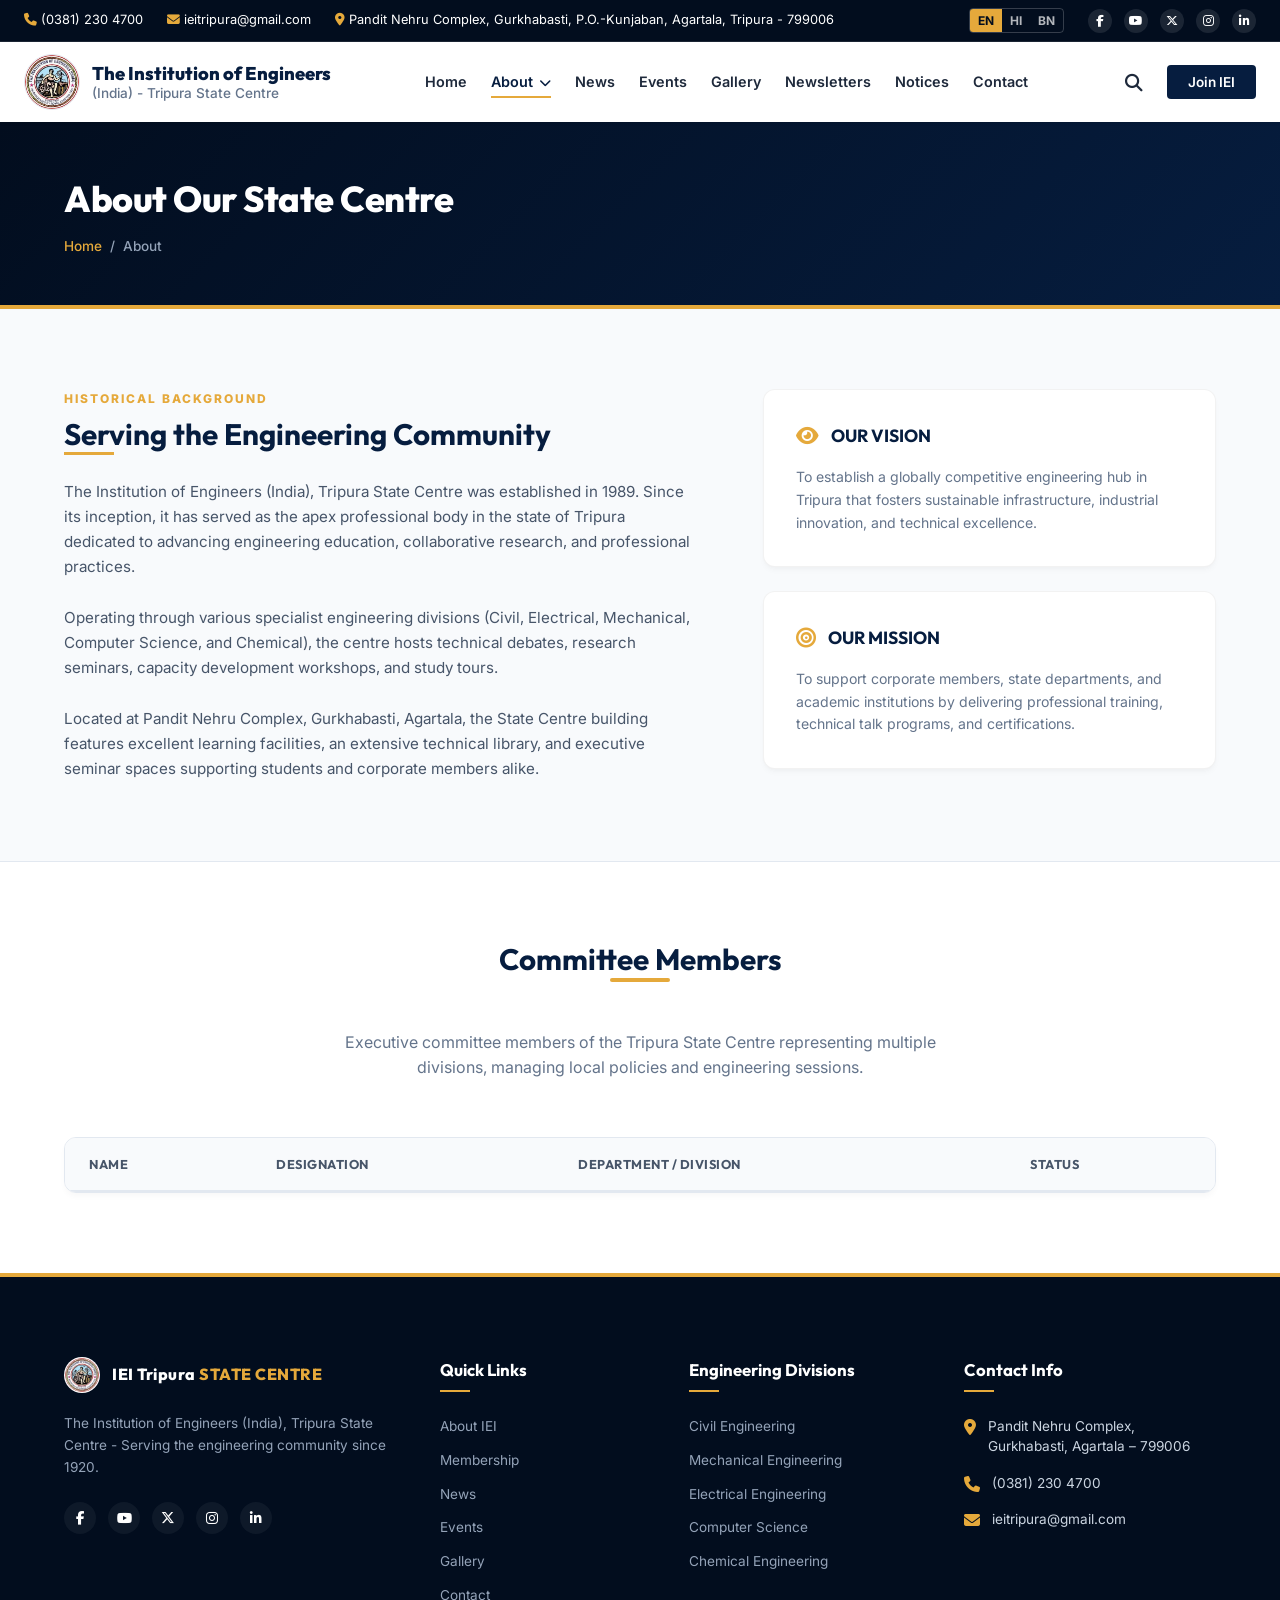
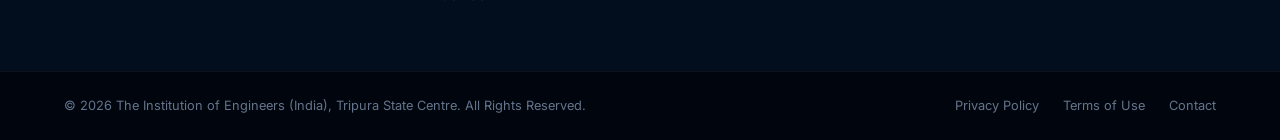
==== about.html @ cbcd8ec3 "m" ====
<!DOCTYPE html>
<html lang="en">
<head>
  <meta charset="UTF-8">
  <meta name="viewport" content="width=device-width, initial-scale=1.0">
  <meta name="description" content="About The Institution of Engineers (India), Tripura State Centre. Established in 1989.">
  <title>About Us - The Institution of Engineers (India)</title>
  
  <!-- Google Fonts: Inter for UI/Body, Outfit for Headings, Playfair Display for branding -->
  <link rel="preconnect" href="https://fonts.googleapis.com">
  <link rel="preconnect" href="https://fonts.gstatic.com" crossorigin>
  <link href="https://fonts.googleapis.com/css2?family=Inter:wght@300;400;500;600;700&family=Outfit:wght@400;500;600;700;800&family=UnifrakturMaguntia&family=Pirata+One&display=swap" rel="stylesheet">
  
  <!-- Font Awesome 6.4.0 CDN for modern icons -->
  <link rel="stylesheet" href="https://cdnjs.cloudflare.com/ajax/libs/font-awesome/6.4.0/css/all.min.css">
  
  <!-- Custom CSS -->
  <link rel="stylesheet" href="index.css">
</head>
<body>

  <!-- Top Utility Bar -->
  <div class="top-bar">
    <div class="top-bar-container">
      <div class="top-bar-left">
        <a href="tel:03812304700" class="contact-link"><i class="fa-solid fa-phone"></i> <span>(0381) 230 4700</span></a>
        <a href="mailto:ieitripura@gmail.com" class="contact-link"><i class="fa-solid fa-envelope"></i> <span>ieitripura@gmail.com</span></a>
        <span class="contact-text"><i class="fa-solid fa-location-dot"></i> <span>Pandit Nehru Complex, Gurkhabasti, P.O.-Kunjaban, Agartala, Tripura - 799006</span></span>
      </div>
      <div class="top-bar-right">
        <div class="lang-selector">
          <button class="lang-btn active" data-lang="en">EN</button>
          <button class="lang-btn" data-lang="hi">HI</button>
          <button class="lang-btn" data-lang="bn">BN</button>
        </div>
        <div class="social-icons">
          <a href="#" aria-label="Facebook"><i class="fa-brands fa-facebook-f"></i></a>
          <a href="#" aria-label="YouTube"><i class="fa-brands fa-youtube"></i></a>
          <a href="#" aria-label="Twitter"><i class="fa-brands fa-x-twitter"></i></a>
          <a href="#" aria-label="Instagram"><i class="fa-brands fa-instagram"></i></a>
          <a href="#" aria-label="LinkedIn"><i class="fa-brands fa-linkedin-in"></i></a>
        </div>
      </div>
    </div>
  </div>

  <!-- Header -->
  <header class="main-header">
    <div class="header-container">
      <!-- Left side: Brand Logo -->
      <div class="header-left">
        <div class="logo-wrapper">
          <img src="assets/logo.jpg" alt="IEI Logo" class="iei-logo-img">
          <div class="brand-text">
            <h1 class="brand-title">The Institution of Engineers</h1>
            <h2 class="brand-subtitle">(India) - Tripura State Centre</h2>
          </div>
        </div>
      </div>

      <!-- Center: Navigation Menu -->
      <nav class="header-center">
        <ul class="nav-menu">
          <li><a href="index.html" class="nav-link">Home</a></li>
          <li class="dropdown">
            <a href="about.html" class="nav-link active">About <i class="fa-solid fa-chevron-down"></i></a>
            <ul class="dropdown-menu">
              <li><a href="about.html">About IEI</a></li>
              <li><a href="about.html">Tripura State Centre</a></li>
              <li><a href="about.html#committee">Committee Members</a></li>
              <li><a href="about.html">Past Chairmen & Secretaries</a></li>
            </ul>
          </li>
          <li><a href="news.html" class="nav-link">News</a></li>
          <li><a href="events.html" class="nav-link">Events</a></li>
          <li><a href="gallery.html" class="nav-link">Gallery</a></li>
          <li><a href="news.html" class="nav-link">Newsletters</a></li>
          <li><a href="news.html" class="nav-link">Notices</a></li>
          <li><a href="#footer" class="nav-link">Contact</a></li>
        </ul>
      </nav>

      <!-- Right side: Actions -->
      <div class="header-right">
        <button class="search-btn" aria-label="Search site" id="searchBtn">
          <i class="fa-solid fa-magnifying-glass"></i>
        </button>
        <button id="openLoginBtn" class="btn btn-primary btn-join">
          <span>Join IEI</span>
        </button>
      </div>
    </div>
  </header>

  <!-- Styled Page Title Header -->
  <section class="page-title-banner">
    <div class="container">
      <h2 class="page-banner-title">About Our State Centre</h2>
      <div class="page-banner-breadcrumbs"><a href="index.html">Home</a> &nbsp;/&nbsp; <span>About</span></div>
    </div>
  </section>

  <!-- About History Content Section -->
  <section class="sub-page-content">
    <div class="container">
      <div class="about-grid-layout">
        
        <!-- Left content text -->
        <div class="about-details-panel">
          <span class="sub-heading-gold">HISTORICAL BACKGROUND</span>
          <h3 class="about-section-heading">Serving the Engineering Community</h3>
          <div class="section-divider"></div>
          <p>
            The Institution of Engineers (India), Tripura State Centre was established in 1989. Since its inception, it has served as the apex professional body in the state of Tripura dedicated to advancing engineering education, collaborative research, and professional practices.
          </p>
          <br>
          <p>
            Operating through various specialist engineering divisions (Civil, Electrical, Mechanical, Computer Science, and Chemical), the centre hosts technical debates, research seminars, capacity development workshops, and study tours.
          </p>
          <br>
          <p>
            Located at Pandit Nehru Complex, Gurkhabasti, Agartala, the State Centre building features excellent learning facilities, an extensive technical library, and executive seminar spaces supporting students and corporate members alike.
          </p>
        </div>

        <!-- Right: Vision and Mission cards -->
        <div class="vision-mission-column">
          <div class="vm-block-card">
            <div class="vm-icon-row"><i class="fa-solid fa-eye"></i> <span>OUR VISION</span></div>
            <p>To establish a globally competitive engineering hub in Tripura that fosters sustainable infrastructure, industrial innovation, and technical excellence.</p>
          </div>
          <div class="vm-block-card">
            <div class="vm-icon-row"><i class="fa-solid fa-bullseye"></i> <span>OUR MISSION</span></div>
            <p>To support corporate members, state departments, and academic institutions by delivering professional training, technical talk programs, and certifications.</p>
          </div>
        </div>

      </div>
    </div>
  </section>

  <!-- Executive Committee Registry Section -->
  <section class="committee-registry-section" id="committee">
    <div class="container">
      <h3 class="about-section-heading text-center">Committee Members</h3>
      <div class="calendar-section-divider"></div>
      <p class="text-center" style="color:var(--muted); margin-bottom: 3.5rem; max-width:600px; margin-left:auto; margin-right:auto;">
        Executive committee members of the Tripura State Centre representing multiple divisions, managing local policies and engineering sessions.
      </p>

      <!-- Registry table container -->
      <div class="registry-table-wrapper">
        <table class="registry-table">
          <thead>
            <tr>
              <th>Name</th>
              <th>Designation</th>
              <th>Department / Division</th>
              <th>Status</th>
            </tr>
          </thead>
          <tbody id="homeCommitteeTableBody">
            <!-- Dynamically populated from localStorage via index.js -->
          </tbody>
        </table>
      </div>
    </div>
  </section>

  <!-- Footer -->
  <footer class="main-footer" id="footer">
    <div class="container footer-grid-container">
      <!-- Col 1: Bio -->
      <div class="footer-column footer-bio-col">
        <div class="footer-logo-row">
          <img src="assets/logo.jpg" alt="IEI Logo" class="iei-logo-img">
          <span class="footer-brand-title">IEI Tripura <span class="accent-text">STATE CENTRE</span></span>
        </div>
        <p class="footer-bio-text">
          The Institution of Engineers (India), Tripura State Centre - Serving the engineering community since 1920.
        </p>
        <div class="footer-social-row">
          <a href="#" aria-label="Facebook"><i class="fa-brands fa-facebook-f"></i></a>
          <a href="#" aria-label="YouTube"><i class="fa-brands fa-youtube"></i></a>
          <a href="#" aria-label="Twitter"><i class="fa-brands fa-x-twitter"></i></a>
          <a href="#" aria-label="Instagram"><i class="fa-brands fa-instagram"></i></a>
          <a href="#" aria-label="LinkedIn"><i class="fa-brands fa-linkedin-in"></i></a>
        </div>
      </div>

      <!-- Col 2: Quick Links -->
      <div class="footer-column">
        <h4 class="footer-col-title">Quick Links</h4>
        <ul class="footer-links-list">
          <li><a href="about.html">About IEI</a></li>
          <li><a href="about.html#committee">Membership</a></li>
          <li><a href="news.html">News</a></li>
          <li><a href="events.html">Events</a></li>
          <li><a href="gallery.html">Gallery</a></li>
          <li><a href="#footer">Contact</a></li>
        </ul>
      </div>

      <!-- Col 3: Divisions -->
      <div class="footer-column">
        <h4 class="footer-col-title">Engineering Divisions</h4>
        <ul class="footer-links-list">
          <li><a href="#">Civil Engineering</a></li>
          <li><a href="#">Mechanical Engineering</a></li>
          <li><a href="#">Electrical Engineering</a></li>
          <li><a href="#">Computer Science</a></li>
          <li><a href="#">Chemical Engineering</a></li>
        </ul>
      </div>

      <!-- Col 4: Contact -->
      <div class="footer-column">
        <h4 class="footer-col-title">Contact Info</h4>
        <ul class="footer-contact-details">
          <li>
            <i class="fa-solid fa-location-dot"></i>
            <span>Pandit Nehru Complex, Gurkhabasti, Agartala – 799006</span>
          </li>
          <li>
            <i class="fa-solid fa-phone"></i>
            <a href="tel:03812304700">(0381) 230 4700</a>
          </li>
          <li>
            <i class="fa-solid fa-envelope"></i>
            <a href="mailto:ieitripura@gmail.com">ieitripura@gmail.com</a>
          </li>
        </ul>
      </div>
    </div>

    <!-- Bottom Copyright -->
    <div class="footer-bottom-bar">
      <div class="container footer-bottom-container">
        <span>&copy; 2026 The Institution of Engineers (India), Tripura State Centre. All Rights Reserved.</span>
        <div class="footer-bottom-links">
          <a href="#">Privacy Policy</a>
          <a href="#">Terms of Use</a>
          <a href="#">Contact</a>
        </div>
      </div>
    </div>
  </footer>

  <!-- Login Modal Overlay (Portal Secure Sign In) -->
  <div id="loginModal" class="modal-overlay">
    <div class="modal-card">
      <div class="modal-header">
        <div class="modal-header-logo">
          <i class="fa-solid fa-shield-halved"></i>
          <span>IEI Secure Sign In</span>
        </div>
        <button id="closeLoginBtn" class="close-btn" aria-label="Close modal"><i class="fa-solid fa-xmark"></i></button>
      </div>
      <div class="modal-body">
        <h3 class="modal-title">Sign in to IEI Portal</h3>
        <p class="modal-subtitle">Choose your member role and enter credentials.</p>
        <form id="loginForm" novalidate>
          <div class="role-selector">
            <label class="role-option">
              <input type="radio" name="role" value="student_member" required>
              <div class="role-box">
                <i class="fa-solid fa-graduation-cap"></i>
                <span>Student</span>
              </div>
            </label>
            <label class="role-option">
              <input type="radio" name="role" value="corporate_member">
              <div class="role-box">
                <i class="fa-solid fa-user-tie"></i>
                <span>Corporate</span>
              </div>
            </label>
            <label class="role-option">
              <input type="radio" name="role" value="officer">
              <div class="role-box">
                <i class="fa-solid fa-building-columns"></i>
                <span>Officer</span>
              </div>
            </label>
            <label class="role-option">
              <input type="radio" name="role" value="admin">
              <div class="role-box">
                <i class="fa-solid fa-user-gear"></i>
                <span>Admin</span>
              </div>
            </label>
          </div>

          <div class="input-group">
            <label for="username">Username / Member ID</label>
            <div class="input-wrapper">
              <i class="fa-solid fa-user input-icon"></i>
              <input type="text" id="username" autocomplete="off" placeholder="Enter Member ID or Username" required>
              <i class="fa-solid fa-circle-check status-icon success"></i>
              <i class="fa-solid fa-circle-exclamation status-icon error"></i>
            </div>
            <div class="validation-checklist" id="usernameChecklist">
              <div class="checklist-title">Username requirements:</div>
              <div class="check-item" data-rule="length"><i class="fa-solid fa-circle-xmark"></i> 8-15 characters</div>
              <div class="check-item" data-rule="uppercase"><i class="fa-solid fa-circle-xmark"></i> At least 1 UPPERCASE letter</div>
              <div class="check-item" data-rule="special"><i class="fa-solid fa-circle-xmark"></i> At least 1 special character</div>
              <div class="check-item" data-rule="nospaces"><i class="fa-solid fa-circle-xmark"></i> No spaces</div>
            </div>
          </div>

          <div class="input-group">
            <label for="password">Password</label>
            <div class="input-wrapper">
              <i class="fa-solid fa-lock input-icon"></i>
              <input type="password" id="password" placeholder="Enter password" required>
              <button type="button" id="togglePasswordBtn" class="toggle-password-btn" aria-label="Toggle password visibility">
                <i class="fa-solid fa-eye"></i>
              </button>
              <i class="fa-solid fa-circle-check status-icon success"></i>
              <i class="fa-solid fa-circle-exclamation status-icon error"></i>
            </div>
            <div class="validation-checklist" id="passwordChecklist">
              <div class="checklist-title">Password requirements:</div>
              <div class="check-item" data-rule="length"><i class="fa-solid fa-circle-xmark"></i> 8-15 characters</div>
              <div class="check-item" data-rule="uppercase"><i class="fa-solid fa-circle-xmark"></i> At least 1 UPPERCASE letter</div>
              <div class="check-item" data-rule="lowercase"><i class="fa-solid fa-circle-xmark"></i> At least 1 lowercase letter</div>
              <div class="check-item" data-rule="number"><i class="fa-solid fa-circle-xmark"></i> At least 1 digit (0-9)</div>
              <div class="check-item" data-rule="special"><i class="fa-solid fa-circle-xmark"></i> At least 1 special character</div>
              <div class="check-item" data-rule="nospaces"><i class="fa-solid fa-circle-xmark"></i> No spaces</div>
            </div>
          </div>

          <div class="input-group">
            <label for="captchaInput">Security Verification</label>
            <div class="captcha-container">
              <div class="captcha-box" id="captchaBox">A58bY</div>
              <button type="button" class="btn-refresh" id="refreshCaptchaBtn" title="Refresh Captcha">
                <i class="fa-solid fa-rotate"></i>
              </button>
              <input type="text" id="captchaInput" placeholder="Enter CAPTCHA" autocomplete="off" required>
            </div>
            <span class="error-msg" id="captchaError">Incorrect CAPTCHA, please try again.</span>
          </div>

          <button type="submit" id="submitBtn" class="btn btn-primary btn-submit" disabled>
            <span>Sign In</span>
            <i class="fa-solid fa-arrow-right"></i>
          </button>

          <div class="form-footer-links">
            <a href="#" class="forgot-pass-link">Forgot Password?</a>
            <span>Need Help? <a href="#">Contact Support</a></span>
          </div>
        </form>
      </div>
    </div>
  </div>

  <!-- Custom JS -->
  <script src="index.js"></script>
</body>
</html>
---- index.css ----
/* CSS Reset and Design System */
:root {
  --primary: #061d3f;          /* Deep Corporate Navy Blue */
  --primary-light: #0d2b5c;    /* Light Navy */
  --primary-dark: #020d1e;     /* Very Dark Navy */
  --accent: #e5a93b;           /* Elegant Gold/Amber */
  --accent-hover: #c48b26;     /* Darker Gold */
  --success: #10b981;          /* Emerald Green */
  --error: #ef4444;            /* Coral Red */
  
  --dark: #0f172a;             /* Slate-900 */
  --dark-light: #1e293b;       /* Slate-800 */
  --muted: #64748b;            /* Slate-500 */
  --light-bg: #f8fafc;         /* Slate-50 */
  --white: #ffffff;
  --border: #e2e8f0;           /* Slate-200 */
  --border-focus: #cbd5e1;     /* Slate-300 */
  
  --font-sans: 'Inter', system-ui, -apple-system, sans-serif;
  --font-heading: 'Outfit', sans-serif;
  --font-title: 'Playfair Display', Georgia, serif;
  
  --radius-sm: 0.25rem;
  --radius-md: 0.5rem;
  --radius-lg: 0.75rem;
  --radius-xl: 1rem;
  --radius-2xl: 2rem;
  
  --shadow-sm: 0 1px 3px rgba(0,0,0,0.1);
  --shadow-md: 0 4px 6px -1px rgba(0,0,0,0.1), 0 2px 4px -1px rgba(0,0,0,0.06);
  --shadow-lg: 0 10px 25px -5px rgba(0,0,0,0.1), 0 8px 10px -6px rgba(0,0,0,0.05);
  --shadow-glow: 0 0 15px rgba(229, 169, 59, 0.4);
  
  --transition: all 0.3s cubic-bezier(0.4, 0, 0.2, 1);
}

* {
  box-sizing: border-box;
  margin: 0;
  padding: 0;
}

body {
  font-family: var(--font-sans);
  background-color: var(--light-bg);
  color: var(--dark);
  line-height: 1.6;
  overflow-x: hidden;
  -webkit-font-smoothing: antialiased;
}

a {
  text-decoration: none;
  color: inherit;
  transition: var(--transition);
}

button, input, select {
  font-family: inherit;
}

.container {
  width: 100%;
  max-width: 1200px;
  margin: 0 auto;
  padding: 0 1.5rem;
}

.grid-2 {
  display: grid;
  grid-template-columns: 1fr 1fr;
  gap: 3rem;
  align-items: center;
}

.text-center {
  text-align: center;
}

/* Common UI Elements & Buttons */
.btn {
  display: inline-flex;
  align-items: center;
  justify-content: center;
  gap: 0.5rem;
  font-weight: 600;
  font-size: 0.95rem;
  padding: 0.65rem 1.5rem;
  border-radius: var(--radius-md);
  border: 1px solid transparent;
  cursor: pointer;
  transition: var(--transition);
}

.btn-primary {
  background-color: var(--primary);
  color: var(--white);
}

.btn-primary:hover {
  background-color: var(--primary-light);
  transform: translateY(-2px);
  box-shadow: 0 6px 15px rgba(6, 29, 63, 0.15);
}

.btn-gold {
  background-color: var(--accent);
  color: var(--primary-dark);
}

.btn-gold:hover {
  background-color: var(--accent-hover);
  color: var(--primary-dark);
  transform: translateY(-2px);
  box-shadow: var(--shadow-glow);
}

.btn-outline-white {
  background-color: transparent;
  color: var(--white);
  border: 1.5px solid var(--white);
}

.btn-outline-white:hover {
  background-color: var(--white);
  color: var(--primary);
  transform: translateY(-2px);
}

.btn:disabled {
  background-color: #cbd5e1;
  color: #94a3b8;
  border-color: #e2e8f0;
  cursor: not-allowed;
  transform: none !important;
  box-shadow: none !important;
}

/* Top Utility Bar */
.top-bar {
  background-color: var(--primary-dark);
  color: var(--white);
  padding: 0.5rem 0;
  font-size: 0.8rem;
  border-bottom: 1px solid rgba(255, 255, 255, 0.1);
}

.top-bar-container {
  display: flex;
  justify-content: space-between;
  align-items: center;
  max-width: 1300px;
  margin: 0 auto;
  padding: 0 1.5rem;
}

.top-bar-left {
  display: flex;
  align-items: center;
  gap: 1.5rem;
}

.top-bar-left i {
  color: var(--accent);
}

.contact-link:hover {
  color: var(--accent);
}

.top-bar-right {
  display: flex;
  align-items: center;
  gap: 1.5rem;
}

.lang-selector {
  display: flex;
  align-items: center;
  border: 1px solid rgba(255, 255, 255, 0.2);
  border-radius: var(--radius-sm);
  overflow: hidden;
}

.lang-btn {
  background: none;
  border: none;
  color: rgba(255, 255, 255, 0.7);
  padding: 0.25rem 0.5rem;
  font-size: 0.75rem;
  font-weight: 700;
  cursor: pointer;
  transition: var(--transition);
}

.lang-btn:hover {
  color: var(--white);
}

.lang-btn.active {
  background-color: var(--accent);
  color: var(--primary-dark);
}

.social-icons {
  display: flex;
  align-items: center;
  gap: 0.75rem;
}

.social-icons a {
  display: flex;
  align-items: center;
  justify-content: center;
  width: 24px;
  height: 24px;
  border-radius: 50%;
  background-color: rgba(255, 255, 255, 0.1);
  color: var(--white);
  transition: var(--transition);
  font-size: 0.75rem;
}

.social-icons a:hover {
  background-color: var(--accent);
  color: var(--primary-dark);
  transform: translateY(-2px);
}

/* Header & Main Navigation */
.main-header {
  background-color: var(--white);
  box-shadow: var(--shadow-sm);
  position: sticky;
  top: 0;
  z-index: 100;
  padding: 0.75rem 0;
}

.header-container {
  display: flex;
  justify-content: space-between;
  align-items: center;
  max-width: 1300px;
  margin: 0 auto;
  padding: 0 1.5rem;
}

.logo-wrapper {
  display: flex;
  align-items: center;
  gap: 0.75rem;
}

.iei-logo-svg, .iei-logo-img {
  flex-shrink: 0;
}

.iei-logo-img {
  width: 56px;
  height: 56px;
  object-fit: contain;
  border-radius: 50%;
  border: 1.5px solid var(--border);
  background-color: var(--white);
}

.footer-logo-row .iei-logo-img {
  width: 36px;
  height: 36px;
  border: 1px solid rgba(255, 255, 255, 0.2);
}

.brand-text {
  display: flex;
  flex-direction: column;
}

.brand-title {
  font-family: var(--font-heading);
  font-size: 1.15rem;
  font-weight: 800;
  color: var(--primary);
  line-height: 1.2;
}

.brand-subtitle {
  font-family: var(--font-sans);
  font-size: 0.85rem;
  font-weight: 500;
  color: var(--muted);
  line-height: 1.2;
}

/* Navigation Menu */
.nav-menu {
  display: flex;
  align-items: center;
  list-style: none;
  gap: 1.5rem;
}

.nav-link {
  font-size: 0.9rem;
  font-weight: 600;
  color: var(--dark-light);
  padding: 0.5rem 0;
  position: relative;
}

.nav-link:hover, .nav-link.active {
  color: var(--primary);
}

.nav-link::after {
  content: '';
  position: absolute;
  bottom: 0;
  left: 0;
  width: 0;
  height: 2px;
  background-color: var(--accent);
  transition: var(--transition);
}

.nav-link:hover::after, .nav-link.active::after {
  width: 100%;
}

/* Dropdown styling */
.dropdown {
  position: relative;
}

.dropdown-menu {
  position: absolute;
  top: 100%;
  left: 50%;
  transform: translateX(-50%) translateY(15px);
  background-color: var(--white);
  border: 1px solid var(--border);
  box-shadow: var(--shadow-lg);
  border-radius: var(--radius-md);
  list-style: none;
  width: 220px;
  opacity: 0;
  visibility: hidden;
  transition: var(--transition);
  padding: 0.5rem 0;
  z-index: 200;
}

.dropdown-menu li a {
  display: block;
  padding: 0.6rem 1.2rem;
  font-size: 0.85rem;
  font-weight: 500;
  color: var(--dark-light);
}

.dropdown-menu li a:hover {
  background-color: var(--light-bg);
  color: var(--primary);
  padding-left: 1.5rem;
}

.dropdown:hover .dropdown-menu {
  opacity: 1;
  visibility: visible;
  transform: translateX(-50%) translateY(5px);
}

.nav-link i {
  font-size: 0.75rem;
  margin-left: 2px;
  transition: var(--transition);
}

.dropdown:hover .nav-link i {
  transform: rotate(180deg);
}

/* Header Right Actions */
.header-right {
  display: flex;
  align-items: center;
  gap: 1.25rem;
}

.search-btn {
  background: none;
  border: none;
  color: var(--dark-light);
  font-size: 1.1rem;
  cursor: pointer;
  transition: var(--transition);
  padding: 0.25rem;
}

.search-btn:hover {
  color: var(--primary);
  transform: scale(1.1);
}

.btn-join {
  font-size: 0.85rem;
  padding: 0.5rem 1.25rem;
  border-radius: 4px;
}

/* Large Serif Branding Banner */
.branding-banner-section {
  background-color: var(--white);
  padding: 2.5rem 0 1.5rem 0;
  text-align: center;
}

.banner-text-container {
  display: flex;
  flex-direction: column;
  align-items: center;
}

.banner-title-large {
  font-family: "Old English Text MT", "Cloister Black", "UnifrakturMaguntia", "Pirata One", Georgia, serif;
  font-size: clamp(2.2rem, 6vw, 4.5rem);
  font-weight: 400; /* Old English/gothic fonts should not use bold weight as it distorts their strokes */
  color: #00388d;   /* The classic deep royal blue from the screenshot */
  letter-spacing: 0px;
  line-height: 1.15;
  text-align: center;
}

.banner-subtitle-large {
  font-family: Georgia, "Times New Roman", serif;
  font-size: clamp(0.95rem, 2vw, 1.1rem);
  font-weight: 700;
  color: #007bff;   /* Bright blue subtitle from the screenshot */
  letter-spacing: 0.5px;
  text-transform: none; /* Matches CamelCase from the screenshot */
  margin-top: 0.5rem;
  text-align: center;
}

/* Hero Slider Section */
.hero-slider-section {
  position: relative;
  background-color: var(--primary-dark);
  overflow: hidden;
  height: 520px;
}

.slider-wrapper {
  position: relative;
  height: 100%;
  display: grid;
  grid-template-columns: 1fr 320px;
}

.slider-track {
  position: relative;
  height: 100%;
}

.slide {
  position: absolute;
  top: 0;
  left: 0;
  width: 100%;
  height: 100%;
  opacity: 0;
  visibility: hidden;
  transition: opacity 0.8s ease, visibility 0.8s ease;
  z-index: 1;
}

.slide.active {
  opacity: 1;
  visibility: visible;
  z-index: 2;
}

.slide-background {
  position: absolute;
  top: 0;
  left: 0;
  width: 100%;
  height: 100%;
  background-size: cover;
  background-position: center;
  transition: transform 6s ease;
}

.slide.active .slide-background {
  transform: scale(1.05);
}

.slide-overlay {
  position: absolute;
  top: 0;
  left: 0;
  width: 100%;
  height: 100%;
  background: linear-gradient(90deg, rgba(6, 29, 63, 0.92) 20%, rgba(6, 29, 63, 0.4) 100%);
}

.slide-content-container {
  position: relative;
  z-index: 5;
  height: 100%;
  display: flex;
  align-items: center;
  max-width: 900px;
  padding: 0 4rem;
}

.slide-info-left {
  color: var(--white);
}

.slide-tag {
  display: inline-block;
  font-size: 0.75rem;
  font-weight: 800;
  color: var(--accent);
  border-bottom: 2px solid var(--accent);
  padding-bottom: 0.25rem;
  letter-spacing: 2px;
  margin-bottom: 1rem;
}

.slide-org-title {
  font-family: var(--font-title);
  font-size: 2.25rem;
  font-weight: 700;
  margin-bottom: 0.25rem;
}

.slide-org-subtitle {
  font-size: 1.05rem;
  color: #93c5fd;
  font-weight: 500;
  margin-bottom: 2rem;
}

/* Seminar content overlay box */
.slide-seminar-box {
  border-left: 4px solid var(--accent);
  background-color: rgba(255, 255, 255, 0.05);
  backdrop-filter: blur(8px);
  padding: 1.5rem 2rem;
  border-radius: 0 var(--radius-lg) var(--radius-lg) 0;
  margin-bottom: 2rem;
  max-width: 680px;
}

.seminar-title {
  font-family: var(--font-heading);
  font-size: 1.35rem;
  font-weight: 700;
  color: var(--white);
  line-height: 1.4;
  margin-bottom: 0.5rem;
}

.seminar-author {
  font-size: 0.9rem;
  color: #cbd5e1;
  font-style: italic;
  margin-bottom: 0.75rem;
}

.seminar-meta {
  display: flex;
  gap: 1.5rem;
  font-size: 0.85rem;
  color: var(--accent);
  font-weight: 600;
}

.meta-item {
  display: flex;
  align-items: center;
  gap: 0.4rem;
}

.learn-more-btn {
  border-radius: var(--radius-sm);
  font-size: 0.9rem;
  padding: 0.6rem 1.5rem;
}

/* Highlights Sidebar Widget */
.slider-highlights-sidebar {
  background-color: rgba(2, 11, 24, 0.85);
  backdrop-filter: blur(10px);
  border-left: 1px solid rgba(255, 255, 255, 0.1);
  display: flex;
  flex-direction: column;
  justify-content: center;
  padding: 2rem;
  gap: 1.5rem;
  z-index: 10;
}

.highlight-widget {
  background-color: rgba(255, 255, 255, 0.03);
  border: 1px solid rgba(255, 255, 255, 0.08);
  border-radius: var(--radius-md);
  padding: 1.25rem;
  cursor: pointer;
  transition: var(--transition);
  color: var(--white);
  position: relative;
  overflow: hidden;
}

.highlight-widget::before {
  content: '';
  position: absolute;
  left: 0;
  top: 0;
  height: 100%;
  width: 3px;
  background-color: transparent;
  transition: var(--transition);
}

.highlight-widget.active {
  background-color: rgba(255, 255, 255, 0.08);
  border-color: rgba(229, 169, 59, 0.3);
}

.highlight-widget.active::before {
  background-color: var(--accent);
}

.widget-tag {
  font-size: 0.7rem;
  font-weight: 800;
  color: var(--accent);
  letter-spacing: 1.5px;
  display: inline-block;
  margin-bottom: 0.4rem;
}

.widget-title {
  font-size: 0.9rem;
  font-weight: 600;
  line-height: 1.4;
  color: rgba(255, 255, 255, 0.9);
}

.highlight-widget:hover {
  background-color: rgba(255, 255, 255, 0.06);
  transform: translateX(-2px);
}

/* Slider Navigation Controls */
.slider-arrow {
  position: absolute;
  top: 50%;
  transform: translateY(-50%);
  width: 44px;
  height: 44px;
  border-radius: 50%;
  background-color: rgba(6, 29, 63, 0.5);
  border: 1.5px solid rgba(255, 255, 255, 0.15);
  color: var(--white);
  display: flex;
  align-items: center;
  justify-content: center;
  cursor: pointer;
  z-index: 10;
  transition: var(--transition);
}

.slider-arrow:hover {
  background-color: var(--accent);
  color: var(--primary-dark);
  border-color: var(--accent);
}

.arrow-prev {
  left: 1.5rem;
}

.arrow-next {
  right: calc(320px + 1.5rem);
}

.slider-indicators {
  position: absolute;
  bottom: 1.5rem;
  left: 4rem;
  display: flex;
  gap: 0.5rem;
  z-index: 10;
}

.indicator-dot {
  width: 10px;
  height: 10px;
  border-radius: 50%;
  background-color: rgba(255, 255, 255, 0.4);
  cursor: pointer;
  transition: var(--transition);
}

.indicator-dot.active {
  background-color: var(--accent);
  width: 24px;
  border-radius: 5px;
}

/* Quick Links Dashboard */
.quick-links-dashboard {
  position: relative;
  z-index: 20;
  margin-top: -3.5rem;
}

.primary-links-grid {
  display: grid;
  grid-template-columns: repeat(4, 1fr);
  gap: 1rem;
  margin-bottom: 1rem;
}

.primary-link-card {
  background: linear-gradient(135deg, var(--primary) 0%, var(--primary-light) 100%);
  color: var(--white);
  border: 1px solid rgba(255, 255, 255, 0.08);
  border-radius: var(--radius-md);
  padding: 1.75rem 1.25rem;
  display: flex;
  flex-direction: column;
  align-items: center;
  justify-content: center;
  gap: 0.75rem;
  text-align: center;
  box-shadow: var(--shadow-md);
  transition: var(--transition);
}

.primary-link-card:hover {
  transform: translateY(-5px);
  box-shadow: 0 12px 20px rgba(6, 29, 63, 0.25);
  border-color: var(--accent);
}

.card-icon {
  font-size: 2.25rem;
  color: var(--accent);
  transition: var(--transition);
}

.primary-link-card:hover .card-icon {
  transform: scale(1.1);
  text-shadow: var(--shadow-glow);
}

.card-label {
  font-size: 0.95rem;
  font-weight: 700;
  letter-spacing: 0.5px;
}

/* Secondary Dashboard Items */
.secondary-links-grid {
  display: grid;
  grid-template-columns: repeat(5, 1fr);
  gap: 0.75rem;
}

.secondary-link-card {
  background-color: var(--white);
  border: 1px solid var(--border);
  border-radius: var(--radius-sm);
  padding: 1.25rem 0.75rem;
  display: flex;
  flex-direction: column;
  align-items: center;
  gap: 0.5rem;
  text-align: center;
  box-shadow: var(--shadow-sm);
  transition: var(--transition);
}

.secondary-link-card:hover {
  border-color: var(--primary);
  box-shadow: var(--shadow-md);
  transform: translateY(-2px);
}

.sec-card-icon {
  font-size: 1.25rem;
  color: var(--primary);
  transition: var(--transition);
}

.secondary-link-card:hover .sec-card-icon {
  color: var(--accent);
}

.sec-card-label {
  font-size: 0.8rem;
  font-weight: 600;
  color: var(--dark-light);
}

/* Base section margins */
section {
  padding: 5rem 0;
}

/* About Us Section */
.about-us-section {
  background-color: var(--white);
}

.about-text-content {
  display: flex;
  flex-direction: column;
}

.sub-heading-gold {
  font-size: 0.8rem;
  font-weight: 800;
  color: var(--accent);
  letter-spacing: 2px;
  margin-bottom: 0.5rem;
}

.about-main-title {
  font-family: var(--font-title);
  font-size: 2.25rem;
  font-weight: 700;
  color: var(--primary);
  margin-bottom: 0.5rem;
}

.section-divider {
  width: 50px;
  height: 3px;
  background-color: var(--accent);
  margin-bottom: 1.5rem;
}

.about-desc {
  font-size: 0.95rem;
  color: var(--muted);
  margin-bottom: 1.25rem;
  text-align: justify;
}

.about-learn-link {
  display: inline-flex;
  align-items: center;
  gap: 0.5rem;
  font-weight: 700;
  font-size: 0.9rem;
  color: var(--primary);
  margin-top: 1rem;
  width: fit-content;
}

.about-learn-link i {
  transition: var(--transition);
}

.about-learn-link:hover {
  color: var(--accent);
}

.about-learn-link:hover i {
  transform: translateX(5px);
}

/* Stats Glassmorphic Card */
.stats-glass-card {
  background: linear-gradient(135deg, var(--primary-dark) 0%, var(--primary) 100%);
  border: 1px solid rgba(255, 255, 255, 0.08);
  border-radius: var(--radius-xl);
  padding: 2.5rem;
  box-shadow: var(--shadow-lg);
  color: var(--white);
}

.stats-grid {
  display: grid;
  grid-template-columns: 1fr 1fr;
  gap: 2.5rem;
  margin-bottom: 2.5rem;
}

.stat-item {
  display: flex;
  flex-direction: column;
  align-items: center;
  text-align: center;
}

.stat-icon {
  font-size: 1.5rem;
  color: var(--accent);
  margin-bottom: 0.5rem;
}

.stat-number {
  font-family: var(--font-heading);
  font-size: 2.25rem;
  font-weight: 800;
  color: var(--white);
  line-height: 1;
  margin-bottom: 0.25rem;
}

.stat-label {
  font-size: 0.75rem;
  font-weight: 700;
  color: #93c5fd;
  letter-spacing: 1px;
}

.stats-tab-actions {
  display: flex;
  gap: 0.75rem;
  border-top: 1px solid rgba(255, 255, 255, 0.1);
  padding-top: 1.75rem;
}

.stats-action-btn {
  flex: 1;
  background-color: rgba(255, 255, 255, 0.05);
  border: 1px solid rgba(255, 255, 255, 0.15);
  color: var(--white);
  padding: 0.6rem 0;
  border-radius: 50px;
  font-size: 0.8rem;
  font-weight: 600;
  cursor: pointer;
  transition: var(--transition);
}

.stats-action-btn:hover {
  background-color: var(--accent);
  border-color: var(--accent);
  color: var(--primary-dark);
  box-shadow: var(--shadow-glow);
}

/* Events Calendar Section */
.events-calendar-section {
  background-color: var(--light-bg);
  border-top: 1px solid var(--border);
}

.calendar-section-title {
  font-family: var(--font-title);
  font-size: 2.25rem;
  font-weight: 700;
  color: var(--primary);
  text-align: center;
  margin-bottom: 0.5rem;
}

.calendar-section-divider {
  width: 60px;
  height: 4px;
  background-color: var(--accent);
  margin: 0 auto 3rem auto;
  border-radius: 2px;
}

.calendar-layout-grid {
  display: grid;
  grid-template-columns: 1.3fr 1fr;
  gap: 2.5rem;
}

/* Calendar Widget */
.calendar-widget-wrapper {
  background-color: var(--white);
  border-radius: var(--radius-lg);
  box-shadow: var(--shadow-md);
  border: 1px solid var(--border);
  overflow: hidden;
}

.calendar-widget-header {
  background-color: var(--primary);
  color: var(--white);
  padding: 1.25rem 1.75rem;
  display: flex;
  justify-content: space-between;
  align-items: center;
}

.calendar-header-group {
  display: flex;
  align-items: center;
  gap: 1rem;
}

.cal-control-btn {
  background: none;
  border: none;
  color: rgba(255, 255, 255, 0.7);
  cursor: pointer;
  font-size: 0.85rem;
  transition: var(--transition);
}

.cal-control-btn:hover {
  color: var(--accent);
}

.cal-header-label {
  font-family: var(--font-heading);
  font-size: 1.1rem;
  font-weight: 700;
  min-width: 80px;
  text-align: center;
}

.calendar-grid-container {
  padding: 1.5rem;
}

.calendar-weekdays {
  display: grid;
  grid-template-columns: repeat(7, 1fr);
  text-align: center;
  font-size: 0.8rem;
  font-weight: 700;
  color: var(--muted);
  text-transform: uppercase;
  margin-bottom: 1rem;
  border-bottom: 1px solid var(--border);
  padding-bottom: 0.5rem;
}

.calendar-days-grid {
  display: grid;
  grid-template-columns: repeat(7, 1fr);
  row-gap: 0.75rem;
}

.cal-day-cell {
  aspect-ratio: 1;
  display: flex;
  flex-direction: column;
  align-items: center;
  justify-content: center;
  font-size: 0.9rem;
  font-weight: 600;
  cursor: pointer;
  border-radius: 50%;
  width: 36px;
  height: 36px;
  margin: 0 auto;
  position: relative;
  transition: var(--transition);
}

.cal-day-cell:hover {
  background-color: var(--light-bg);
  color: var(--primary);
}

.cal-day-cell.other-month {
  color: #cbd5e1;
  cursor: default;
  pointer-events: none;
}

.cal-day-cell.has-event::after {
  content: '';
  position: absolute;
  bottom: 4px;
  width: 4px;
  height: 4px;
  border-radius: 50%;
  background-color: var(--accent);
}

.cal-day-cell.selected {
  background-color: var(--primary);
  color: var(--white);
}

.cal-day-cell.selected::after {
  background-color: var(--accent);
}

/* Upcoming Events Panel */
.upcoming-events-panel {
  background-color: var(--white);
  border-radius: var(--radius-lg);
  box-shadow: var(--shadow-md);
  border: 1px solid var(--border);
  padding: 1.75rem;
  display: flex;
  flex-direction: column;
}

.panel-header {
  display: flex;
  align-items: center;
  gap: 0.75rem;
  color: var(--primary);
  margin-bottom: 1.5rem;
  border-bottom: 1.5px solid var(--border);
  padding-bottom: 0.75rem;
}

.panel-header i {
  font-size: 1.25rem;
  color: var(--accent);
}

.panel-title {
  font-family: var(--font-heading);
  font-size: 1.15rem;
  font-weight: 700;
}

.events-list-container {
  display: flex;
  flex-direction: column;
  gap: 1.25rem;
  overflow-y: auto;
  max-height: 380px;
}

.event-card {
  border-left: 3px solid var(--primary);
  background-color: var(--light-bg);
  padding: 1rem 1.25rem;
  border-radius: 0 var(--radius-md) var(--radius-md) 0;
  transition: var(--transition);
}

.event-card:hover {
  transform: translateX(4px);
  border-left-color: var(--accent);
  box-shadow: var(--shadow-sm);
}

.event-card-date {
  font-size: 0.75rem;
  font-weight: 700;
  color: var(--accent);
  display: block;
  margin-bottom: 0.25rem;
}

.event-card-title {
  font-family: var(--font-heading);
  font-size: 0.95rem;
  font-weight: 700;
  color: var(--primary);
  line-height: 1.4;
  margin-bottom: 0.4rem;
}

.event-card-meta {
  display: flex;
  gap: 1rem;
  font-size: 0.8rem;
  color: var(--muted);
}

.event-card-meta span {
  display: flex;
  align-items: center;
  gap: 0.25rem;
}

.no-events {
  font-size: 0.9rem;
  color: var(--muted);
  font-style: italic;
  text-align: center;
  padding: 2rem 0;
}

/* Newsletter Section */
.newsletter-download-section {
  background-color: var(--white);
  border-top: 1px solid var(--border);
}

.newsletter-bar-gradient {
  background: linear-gradient(135deg, var(--primary) 0%, #0d568c 100%);
  border-radius: var(--radius-xl);
  padding: 2.25rem 3rem;
  display: flex;
  align-items: center;
  justify-content: space-between;
  box-shadow: var(--shadow-lg);
  color: var(--white);
  gap: 2rem;
}

.newsletter-icon-box {
  width: 72px;
  height: 72px;
  border-radius: var(--radius-md);
  border: 2px solid rgba(255, 255, 255, 0.25);
  display: flex;
  flex-direction: column;
  align-items: center;
  justify-content: center;
  position: relative;
  background-color: rgba(255, 255, 255, 0.05);
  flex-shrink: 0;
}

.newsletter-icon-box i {
  font-size: 2.25rem;
  color: var(--accent);
}

.file-type-badge {
  position: absolute;
  bottom: -8px;
  background-color: var(--accent);
  color: var(--primary-dark);
  font-size: 0.6rem;
  font-weight: 800;
  padding: 1px 6px;
  border-radius: 4px;
}

.newsletter-details-content {
  flex: 1;
}

.newsletter-volume-tag {
  font-size: 0.75rem;
  font-weight: 800;
  color: var(--accent);
  background-color: rgba(229, 169, 59, 0.15);
  border: 1px solid rgba(229, 169, 59, 0.3);
  padding: 0.25rem 0.75rem;
  border-radius: 50px;
  display: inline-block;
  margin-bottom: 0.5rem;
  letter-spacing: 0.5px;
}

.newsletter-title-heading {
  font-family: var(--font-heading);
  font-size: 1.5rem;
  font-weight: 700;
  margin-bottom: 0.25rem;
  line-height: 1.3;
}

.newsletter-description-text {
  font-size: 0.9rem;
  color: #cbd5e1;
}

.newsletter-action-wrapper {
  display: flex;
  align-items: center;
  gap: 1rem;
  flex-shrink: 0;
}

.btn-download {
  font-size: 0.9rem;
  padding: 0.65rem 1.5rem;
}

.btn-view-all {
  font-size: 0.9rem;
  padding: 0.65rem 1.5rem;
  border-radius: var(--radius-md);
}

/* Footer Section */
.main-footer {
  background-color: var(--primary-dark);
  color: #cbd5e1;
  padding: 5rem 0 0 0;
  border-top: 4px solid var(--accent);
  font-size: 0.85rem;
}

.footer-grid-container {
  display: grid;
  grid-template-columns: 1.3fr 0.8fr 0.9fr 1fr;
  gap: 3rem;
  margin-bottom: 4rem;
}

.footer-column {
  display: flex;
  flex-direction: column;
}

.footer-logo-row {
  display: flex;
  align-items: center;
  gap: 0.75rem;
  margin-bottom: 1.25rem;
}

.footer-brand-title {
  font-family: var(--font-heading);
  font-weight: 800;
  font-size: 1rem;
  color: var(--white);
  letter-spacing: 0.5px;
}

.accent-text {
  color: var(--accent);
}

.footer-bio-text {
  line-height: 1.6;
  margin-bottom: 1.5rem;
  color: #94a3b8;
}

.footer-social-row {
  display: flex;
  gap: 0.75rem;
}

.footer-social-row a {
  display: flex;
  align-items: center;
  justify-content: center;
  width: 32px;
  height: 32px;
  border-radius: 50%;
  background-color: rgba(255, 255, 255, 0.05);
  color: var(--white);
  transition: var(--transition);
}

.footer-social-row a:hover {
  background-color: var(--accent);
  color: var(--primary-dark);
  transform: translateY(-3px);
}

.footer-col-title {
  font-family: var(--font-heading);
  font-size: 1.05rem;
  font-weight: 700;
  color: var(--white);
  margin-bottom: 1.5rem;
  position: relative;
  padding-bottom: 0.5rem;
}

.footer-col-title::after {
  content: '';
  position: absolute;
  bottom: 0;
  left: 0;
  width: 30px;
  height: 2px;
  background-color: var(--accent);
}

.footer-links-list {
  list-style: none;
  display: flex;
  flex-direction: column;
  gap: 0.75rem;
}

.footer-links-list li a {
  color: #94a3b8;
  display: inline-block;
  transition: var(--transition);
}

.footer-links-list li a:hover {
  color: var(--accent);
  transform: translateX(4px);
}

.footer-contact-details {
  list-style: none;
  display: flex;
  flex-direction: column;
  gap: 1rem;
}

.footer-contact-details li {
  display: flex;
  gap: 0.75rem;
  line-height: 1.5;
}

.footer-contact-details i {
  color: var(--accent);
  font-size: 1rem;
  margin-top: 0.2rem;
}

.footer-contact-details a {
  color: #cbd5e1;
}

.footer-contact-details a:hover {
  color: var(--accent);
}

/* Bottom Bar */
.footer-bottom-bar {
  background-color: #01060e;
  border-top: 1px solid rgba(255, 255, 255, 0.05);
  padding: 1.5rem 0;
  color: #64748b;
  font-size: 0.8rem;
}

.footer-bottom-container {
  display: flex;
  justify-content: space-between;
  align-items: center;
}

.footer-bottom-links {
  display: flex;
  gap: 1.5rem;
}

.footer-bottom-links a {
  color: #64748b;
}

.footer-bottom-links a:hover {
  color: var(--accent);
}

/* Secure Sign In Modal */
.modal-overlay {
  position: fixed;
  top: 0;
  left: 0;
  right: 0;
  bottom: 0;
  background-color: rgba(2, 11, 24, 0.7);
  backdrop-filter: blur(8px);
  display: flex;
  justify-content: center;
  align-items: center;
  z-index: 1000;
  opacity: 0;
  pointer-events: none;
  transition: opacity 0.3s ease;
}

.modal-overlay.active {
  opacity: 1;
  pointer-events: auto;
}

.modal-card {
  background-color: var(--white);
  width: 100%;
  max-width: 500px;
  border-radius: var(--radius-xl);
  box-shadow: var(--shadow-lg);
  overflow: hidden;
  border: 1px solid var(--border);
  transform: scale(0.9);
  transition: transform 0.3s cubic-bezier(0.34, 1.56, 0.64, 1);
  display: flex;
  flex-direction: column;
}

.modal-overlay.active .modal-card {
  transform: scale(1);
}

.modal-header {
  background-color: var(--light-bg);
  border-bottom: 1px solid var(--border);
  padding: 1.25rem 2rem;
  display: flex;
  justify-content: space-between;
  align-items: center;
}

.modal-header-logo {
  display: flex;
  align-items: center;
  gap: 0.5rem;
  color: var(--primary);
  font-weight: 700;
  font-size: 0.95rem;
  text-transform: uppercase;
  letter-spacing: 0.5px;
}

.close-btn {
  background: none;
  border: none;
  font-size: 1.25rem;
  color: var(--muted);
  cursor: pointer;
  padding: 0.25rem;
  transition: var(--transition);
  border-radius: 50%;
  width: 32px;
  height: 32px;
  display: flex;
  align-items: center;
  justify-content: center;
}

.close-btn:hover {
  background-color: rgba(0,0,0,0.05);
  color: var(--dark);
}

.modal-body {
  padding: 2rem;
  overflow-y: auto;
  max-height: calc(90vh - 70px);
}

.modal-title {
  font-family: var(--font-heading);
  font-size: 1.5rem;
  font-weight: 700;
  color: var(--primary);
  margin-bottom: 0.25rem;
}

.modal-subtitle {
  font-size: 0.85rem;
  color: var(--muted);
  margin-bottom: 1.75rem;
}

/* Radio Option Grid */
.role-selector {
  display: grid;
  grid-template-columns: repeat(4, 1fr);
  gap: 0.5rem;
  margin-bottom: 1.75rem;
}

.role-option input[type="radio"] {
  position: absolute;
  opacity: 0;
  width: 0;
  height: 0;
}

.role-box {
  border: 1px solid var(--border);
  border-radius: var(--radius-md);
  padding: 0.75rem 0.25rem;
  display: flex;
  flex-direction: column;
  align-items: center;
  gap: 0.4rem;
  cursor: pointer;
  background-color: var(--white);
  transition: var(--transition);
  text-align: center;
}

.role-box i {
  font-size: 1.25rem;
  color: var(--muted);
}

.role-box span {
  font-size: 0.72rem;
  font-weight: 600;
  color: var(--muted);
}

.role-option input[type="radio"]:checked + .role-box {
  border-color: var(--primary);
  background-color: rgba(6, 29, 63, 0.05);
  box-shadow: 0 0 0 1px var(--primary);
}

.role-option input[type="radio"]:checked + .role-box i {
  color: var(--primary);
}

.role-option input[type="radio"]:checked + .role-box span {
  color: var(--primary);
}

/* Input Fields Groups */
.input-group {
  margin-bottom: 1.5rem;
  position: relative;
}

.input-group label {
  display: block;
  font-size: 0.85rem;
  font-weight: 700;
  color: var(--dark-light);
  margin-bottom: 0.5rem;
}

.input-wrapper {
  position: relative;
  display: flex;
  align-items: center;
}

.input-wrapper input {
  width: 100%;
  padding: 0.75rem 2.5rem;
  border-radius: var(--radius-md);
  border: 1px solid var(--border);
  font-size: 0.9rem;
  transition: var(--transition);
  background-color: var(--white);
  color: var(--dark);
}

.input-wrapper input:focus {
  outline: none;
  border-color: var(--primary);
  box-shadow: 0 0 0 3px rgba(6, 29, 63, 0.15);
}

/* Icon placement in inputs */
.input-icon {
  position: absolute;
  left: 0.875rem;
  color: var(--muted);
  font-size: 0.95rem;
  pointer-events: none;
}

.toggle-password-btn {
  position: absolute;
  right: 0.875rem;
  background: none;
  border: none;
  color: var(--muted);
  cursor: pointer;
  padding: 0.25rem;
  transition: var(--transition);
}

.toggle-password-btn:hover {
  color: var(--dark);
}

.status-icon {
  position: absolute;
  right: 0.875rem;
  font-size: 0.95rem;
  display: none;
  pointer-events: none;
}

/* Right adjust password icons */
.input-wrapper input[type="password"] ~ .status-icon,
.input-wrapper input[type="text"] ~ .status-icon {
  right: 2.5rem; /* Make room for toggle eye */
}

.status-icon.success { color: var(--success); }
.status-icon.error { color: var(--error); }

/* Validation Checklist Panel */
.validation-checklist {
  background-color: var(--light-bg);
  border: 1px solid var(--border);
  border-radius: var(--radius-md);
  padding: 0.75rem 1rem;
  margin-top: 0.5rem;
  display: none; /* Hidden by default, shown on focus */
}

.validation-checklist.active {
  display: block;
}

.checklist-title {
  font-size: 0.72rem;
  font-weight: 700;
  color: var(--muted);
  margin-bottom: 0.4rem;
  text-transform: uppercase;
}

.check-item {
  font-size: 0.78rem;
  color: var(--muted);
  display: flex;
  align-items: center;
  gap: 0.4rem;
  margin-bottom: 0.2rem;
  transition: var(--transition);
}

.check-item i {
  font-size: 0.8rem;
  color: #94a3b8;
}

.check-item.valid {
  color: var(--success);
}

.check-item.valid i {
  color: var(--success);
}

.check-item.valid i::before {
  content: "\f058"; /* fa-circle-check */
}

.check-item.invalid {
  color: var(--error);
}

.check-item.invalid i {
  color: var(--error);
}

/* Captcha Styling */
.captcha-container {
  display: grid;
  grid-template-columns: 120px 40px 1fr;
  gap: 0.75rem;
  align-items: center;
}

.captcha-box {
  background: radial-gradient(circle, #f1f5f9 0%, #cbd5e1 100%);
  border: 2px dashed var(--border-focus);
  height: 2.75rem;
  border-radius: var(--radius-md);
  display: flex;
  align-items: center;
  justify-content: center;
  font-family: 'Courier New', Courier, monospace;
  font-weight: 800;
  font-size: 1.25rem;
  font-style: italic;
  letter-spacing: 4px;
  color: var(--primary-dark);
  user-select: none;
  position: relative;
  overflow: hidden;
}

.captcha-box::after, .captcha-box::before {
  content: '';
  position: absolute;
  width: 130%;
  height: 2px;
  background-color: var(--muted);
  opacity: 0.6;
}

.captcha-box::after { transform: rotate(-10deg); }
.captcha-box::before { transform: rotate(15deg); }

.btn-refresh {
  background-color: var(--light-bg);
  border: 1px solid var(--border);
  height: 2.75rem;
  border-radius: var(--radius-md);
  cursor: pointer;
  display: flex;
  align-items: center;
  justify-content: center;
  transition: var(--transition);
}

.btn-refresh:hover {
  background-color: #e2e8f0;
  color: var(--dark);
}

.captcha-container input {
  height: 2.75rem;
  padding: 0 0.75rem;
  border-radius: var(--radius-md);
  border: 1px solid var(--border);
  font-size: 0.95rem;
  width: 100%;
}

.captcha-container input:focus {
  outline: none;
  border-color: var(--primary);
}

.error-msg {
  color: var(--error);
  font-size: 0.8rem;
  font-weight: 600;
  margin-top: 0.4rem;
  display: none;
}

/* Submit Button & Footer Link */
.btn-submit {
  width: 100%;
  padding: 0.8rem;
  font-size: 1.05rem;
  margin-top: 1.5rem;
}

.form-footer-links {
  display: flex;
  justify-content: space-between;
  align-items: center;
  margin-top: 1.25rem;
  font-size: 0.8rem;
  color: var(--muted);
}

.forgot-pass-link {
  color: var(--primary);
  font-weight: 600;
}

.forgot-pass-link:hover {
  text-decoration: underline;
}

/* Responsive Media Queries */
@media (max-width: 1024px) {
  .grid-2 {
    grid-template-columns: 1fr;
    gap: 3rem;
  }
  
  .slider-wrapper {
    grid-template-columns: 1fr;
  }
  
  .slider-highlights-sidebar {
    display: none; /* Hide sidebar list on tablets and mobile, dots navigation is visible */
  }

  .arrow-next {
    right: 1.5rem;
  }

  .quick-links-dashboard {
    margin-top: -1.5rem;
  }

  .primary-links-grid {
    grid-template-columns: repeat(2, 1fr);
  }

  .secondary-links-grid {
    grid-template-columns: repeat(3, 1fr);
  }

  .calendar-layout-grid {
    grid-template-columns: 1fr;
  }
  
  .newsletter-bar-gradient {
    flex-direction: column;
    text-align: center;
    padding: 2rem;
  }

  .newsletter-action-wrapper {
    width: 100%;
    justify-content: center;
  }

  .footer-grid-container {
    grid-template-columns: repeat(2, 1fr);
    gap: 2.5rem;
  }
}

@media (max-width: 768px) {
  .top-bar-container {
    flex-direction: column;
    gap: 0.5rem;
    align-items: center;
    text-align: center;
  }

  .top-bar-left {
    flex-direction: column;
    gap: 0.25rem;
  }

  .header-container {
    flex-direction: column;
    gap: 1rem;
    padding: 0.75rem;
  }

  .nav-menu {
    flex-wrap: wrap;
    justify-content: center;
    gap: 1rem;
  }

  .banner-title-large {
    font-size: 1.85rem;
  }

  .banner-subtitle-large {
    font-size: 0.95rem;
  }

  .hero-slider-section {
    height: 460px;
  }

  .slide-content-container {
    padding: 0 1.5rem;
  }

  .slide-org-title {
    font-size: 1.5rem;
  }

  .slide-org-subtitle {
    font-size: 0.9rem;
  }

  .seminar-title {
    font-size: 1.1rem;
  }

  .slide-seminar-box {
    padding: 1rem;
  }

  .primary-links-grid {
    grid-template-columns: 1fr;
  }

  .secondary-links-grid {
    grid-template-columns: repeat(2, 1fr);
  }

  .stats-grid {
    grid-template-columns: 1fr;
  }

  .stats-tab-actions {
    flex-direction: column;
    gap: 0.5rem;
  }

  .footer-grid-container {
    grid-template-columns: 1fr;
  }

  .footer-bottom-container {
    flex-direction: column;
    gap: 1rem;
    text-align: center;
  }

  .role-selector {
    grid-template-columns: repeat(2, 1fr);
  }
}

/* ==========================================================================
   SUB-PAGE WORKSPACE STYLING (About, News, Events, Gallery)
   ========================================================================== */

/* Sub-page Banner */
.page-title-banner {
  background: linear-gradient(135deg, #020d1e 0%, #061d3f 100%);
  padding: 3rem 0;
  border-bottom: 4px solid var(--accent);
  color: var(--white);
  text-align: left;
}

.page-banner-title {
  font-family: var(--font-heading);
  font-size: 2.25rem;
  font-weight: 800;
  color: var(--white);
  margin-bottom: 0.5rem;
  letter-spacing: -0.5px;
}

.page-banner-breadcrumbs {
  font-size: 0.85rem;
  color: #94a3b8;
  font-weight: 500;
}

.page-banner-breadcrumbs a {
  color: var(--accent);
  text-decoration: none;
  transition: var(--transition);
}

.page-banner-breadcrumbs a:hover {
  color: var(--white);
}

.sub-page-content {
  padding: 5rem 0;
  background-color: #f8fafc;
}

/* 1. About Page Layout */
.about-grid-layout {
  display: grid;
  grid-template-columns: 1.4fr 1fr;
  gap: 4rem;
  align-items: start;
}

.sub-heading-gold {
  color: var(--accent);
  font-size: 0.75rem;
  font-weight: 800;
  letter-spacing: 2px;
  display: block;
  margin-bottom: 0.5rem;
}

.about-section-heading {
  font-family: var(--font-heading);
  font-size: 1.85rem;
  font-weight: 700;
  color: var(--primary);
  line-height: 1.2;
}

.about-details-panel p {
  color: #475569;
  line-height: 1.65;
  font-size: 0.95rem;
}

.vision-mission-column {
  display: flex;
  flex-direction: column;
  gap: 1.5rem;
}

.vm-block-card {
  background-color: var(--white);
  border: 1px solid rgba(0, 0, 0, 0.05);
  border-radius: var(--radius-lg);
  padding: 2rem;
  box-shadow: 0 4px 6px -1px rgba(0, 0, 0, 0.03), 0 2px 4px -1px rgba(0, 0, 0, 0.02);
  transition: var(--transition);
}

.vm-block-card:hover {
  transform: translateY(-3px);
  box-shadow: 0 10px 15px -3px rgba(0, 0, 0, 0.05);
  border-color: rgba(229, 169, 59, 0.2);
}

.vm-icon-row {
  display: flex;
  align-items: center;
  gap: 0.75rem;
  font-family: var(--font-heading);
  font-weight: 700;
  font-size: 1.1rem;
  color: var(--primary);
  margin-bottom: 1rem;
}

.vm-icon-row i {
  color: var(--accent);
  font-size: 1.25rem;
}

.vm-block-card p {
  color: #64748b;
  font-size: 0.88rem;
  line-height: 1.6;
}

/* Committee Registry Grid Table */
.committee-registry-section {
  padding: 5rem 0;
  background-color: var(--white);
  border-top: 1px solid #e2e8f0;
}

.registry-table-wrapper {
  background-color: var(--white);
  border-radius: var(--radius-lg);
  border: 1px solid #e2e8f0;
  box-shadow: 0 4px 6px -1px rgba(0, 0, 0, 0.03);
  overflow-x: auto;
  margin-top: 3rem;
}

.registry-table {
  width: 100%;
  border-collapse: collapse;
  text-align: left;
}

.registry-table th {
  background-color: #f8fafc;
  padding: 1rem 1.5rem;
  font-family: var(--font-heading);
  font-size: 0.8rem;
  font-weight: 700;
  text-transform: uppercase;
  color: #475569;
  letter-spacing: 0.5px;
  border-bottom: 2px solid #e2e8f0;
}

.registry-table td {
  padding: 1.15rem 1.5rem;
  font-size: 0.9rem;
  color: #334155;
  border-bottom: 1px solid #f1f5f9;
}

.registry-table tbody tr:hover {
  background-color: #f8fafc;
}

/* 2. News Page Layout */
.news-page-grid-layout {
  display: grid;
  grid-template-columns: 1.6fr 1fr;
  gap: 3rem;
  align-items: start;
}

.news-cards-container {
  display: flex;
  flex-direction: column;
  gap: 1.5rem;
  margin-top: 2rem;
}

.news-page-card {
  background-color: var(--white);
  border: 1px solid #e2e8f0;
  border-radius: var(--radius-lg);
  padding: 2rem;
  box-shadow: 0 4px 6px -1px rgba(0,0,0,0.02);
  transition: var(--transition);
}

.news-page-card:hover {
  transform: translateY(-2px);
  box-shadow: 0 10px 15px -3px rgba(0,0,0,0.05);
  border-color: rgba(6, 29, 63, 0.1);
}

.news-page-card-header {
  display: flex;
  justify-content: space-between;
  align-items: center;
  margin-bottom: 1rem;
}

.news-page-category {
  font-size: 0.72rem;
  font-weight: 700;
  text-transform: uppercase;
  padding: 0.25rem 0.65rem;
  border-radius: 50px;
  letter-spacing: 0.5px;
}

.news-page-category.news { background-color: rgba(6, 29, 63, 0.08); color: var(--primary); }
.news-page-category.workshop { background-color: rgba(0, 123, 255, 0.08); color: #007bff; }
.news-page-category.seminar { background-color: rgba(229, 169, 59, 0.08); color: #c48b26; }
.news-page-category.webinar { background-color: rgba(20, 184, 166, 0.08); color: #0d9488; }
.news-page-category.event { background-color: rgba(16, 185, 129, 0.08); color: #059669; }

.news-page-date {
  font-size: 0.78rem;
  color: #64748b;
  font-weight: 500;
}

.news-page-title {
  font-family: var(--font-heading);
  font-size: 1.2rem;
  font-weight: 700;
  color: var(--primary-dark);
  margin-bottom: 0.75rem;
  line-height: 1.35;
}

.news-page-desc {
  font-size: 0.88rem;
  color: #475569;
  line-height: 1.6;
  margin-bottom: 1.25rem;
}

.news-pdf-link {
  display: inline-flex;
  align-items: center;
  gap: 0.4rem;
  color: #dc2626;
  font-size: 0.82rem;
  font-weight: 700;
  text-decoration: none;
  background-color: rgba(220, 38, 38, 0.05);
  padding: 0.4rem 0.8rem;
  border-radius: var(--radius-sm);
  transition: var(--transition);
}

.news-pdf-link:hover {
  background-color: rgba(220, 38, 38, 0.1);
}

/* Newsletters Archive Panel */
.archive-card {
  background-color: var(--white);
  border: 1px solid #e2e8f0;
  border-radius: var(--radius-lg);
  padding: 2rem;
  box-shadow: 0 4px 6px -1px rgba(0,0,0,0.02);
}

.archive-card-title {
  font-family: var(--font-heading);
  font-size: 1.25rem;
  font-weight: 700;
  color: var(--primary);
  margin-bottom: 0.5rem;
  display: flex;
  align-items: center;
  gap: 0.5rem;
}

.archive-card-title i {
  color: #dc2626;
}

.newsletters-archive-list {
  display: flex;
  flex-direction: column;
  gap: 0.85rem;
}

.newsletter-archive-item {
  border: 1px solid #e2e8f0;
  border-radius: var(--radius-md);
  padding: 1rem;
  display: flex;
  justify-content: space-between;
  align-items: center;
  transition: var(--transition);
}

.newsletter-archive-item:hover {
  background-color: #f8fafc;
  border-color: rgba(229, 169, 59, 0.2);
}

.nl-archive-left {
  display: flex;
  flex-direction: column;
  gap: 0.25rem;
}

.nl-archive-issue {
  font-size: 0.7rem;
  font-weight: 800;
  color: var(--accent);
  text-transform: uppercase;
}

.nl-archive-title {
  font-size: 0.88rem;
  font-weight: 700;
  color: var(--primary-dark);
}

.nl-archive-date {
  font-size: 0.75rem;
  color: #64748b;
}

.btn-download-archive {
  width: 36px;
  height: 36px;
  border-radius: 50%;
  background-color: #f1f5f9;
  border: none;
  color: var(--primary);
  cursor: pointer;
  display: flex;
  align-items: center;
  justify-content: center;
  font-size: 0.95rem;
  transition: var(--transition);
}

.btn-download-archive:hover {
  background-color: var(--primary);
  color: var(--white);
}

/* 3. Events Page Calendar Grid */
.calendar-layout-grid {
  display: grid;
  grid-template-columns: 1.4fr 1fr;
  gap: 3rem;
  align-items: start;
}

/* 4. Gallery Page Layout */
.gallery-grid {
  display: grid;
  grid-template-columns: repeat(4, 1fr);
  gap: 1.5rem;
}

.gallery-grid-item {
  position: relative;
  border-radius: var(--radius-lg);
  overflow: hidden;
  aspect-ratio: 4/3;
  cursor: pointer;
  box-shadow: 0 4px 6px -1px rgba(0,0,0,0.05);
  background-color: #e2e8f0;
}

.gallery-grid-item img {
  width: 100%;
  height: 100%;
  object-fit: cover;
  display: block;
  transition: transform 0.4s ease;
}

.gallery-grid-overlay {
  position: absolute;
  top: 0; left: 0; right: 0; bottom: 0;
  background: linear-gradient(to top, rgba(2, 13, 30, 0.95) 0%, rgba(2, 13, 30, 0.4) 60%, rgba(2, 13, 30, 0.1) 100%);
  display: flex;
  flex-direction: column;
  justify-content: flex-end;
  padding: 1.25rem;
  opacity: 0;
  transition: opacity 0.3s ease;
}

.gallery-grid-item:hover img {
  transform: scale(1.08);
}

.gallery-grid-item:hover .gallery-grid-overlay {
  opacity: 1;
}

.gallery-grid-category {
  font-size: 0.7rem;
  font-weight: 700;
  color: var(--accent);
  text-transform: uppercase;
  letter-spacing: 1px;
  margin-bottom: 0.25rem;
}

.gallery-grid-title {
  font-family: var(--font-heading);
  font-size: 0.95rem;
  font-weight: 600;
  color: var(--white);
  line-height: 1.3;
}

/* 5. Lightbox Modal Component */
.lightbox-overlay {
  position: fixed;
  top: 0; left: 0; right: 0; bottom: 0;
  background-color: rgba(2, 13, 30, 0.9);
  backdrop-filter: blur(8px);
  z-index: 10000;
  display: flex;
  align-items: center;
  justify-content: center;
  opacity: 0;
  pointer-events: none;
  transition: opacity 0.3s ease;
}

.lightbox-overlay.active {
  opacity: 1;
  pointer-events: auto;
}

.lightbox-close {
  position: absolute;
  top: 2rem;
  right: 2rem;
  font-size: 3rem;
  color: #cbd5e1;
  cursor: pointer;
  transition: var(--transition);
  font-weight: 300;
}

.lightbox-close:hover {
  color: var(--white);
}

.lightbox-card {
  max-width: 85%;
  max-height: 80vh;
  display: flex;
  flex-direction: column;
  align-items: center;
  transform: scale(0.95);
  transition: transform 0.3s ease;
}

.lightbox-overlay.active .lightbox-card {
  transform: scale(1);
}

.lightbox-img {
  max-width: 100%;
  max-height: 72vh;
  border-radius: var(--radius-md);
  box-shadow: 0 25px 50px -12px rgba(0, 0, 0, 0.5);
  object-fit: contain;
}

.lightbox-caption {
  font-family: var(--font-heading);
  font-size: 1.15rem;
  color: var(--white);
  margin-top: 1.5rem;
  text-align: center;
  font-weight: 500;
}

/* Sub-page Responsive Overrides */
@media (max-width: 1024px) {
  .about-grid-layout, .news-page-grid-layout, .calendar-layout-grid {
    grid-template-columns: 1fr;
    gap: 3rem;
  }
  .gallery-grid {
    grid-template-columns: repeat(3, 1fr);
  }
}

@media (max-width: 768px) {
  .gallery-grid {
    grid-template-columns: repeat(2, 1fr);
  }
}

@media (max-width: 480px) {
  .gallery-grid {
    grid-template-columns: 1fr;
  }
}
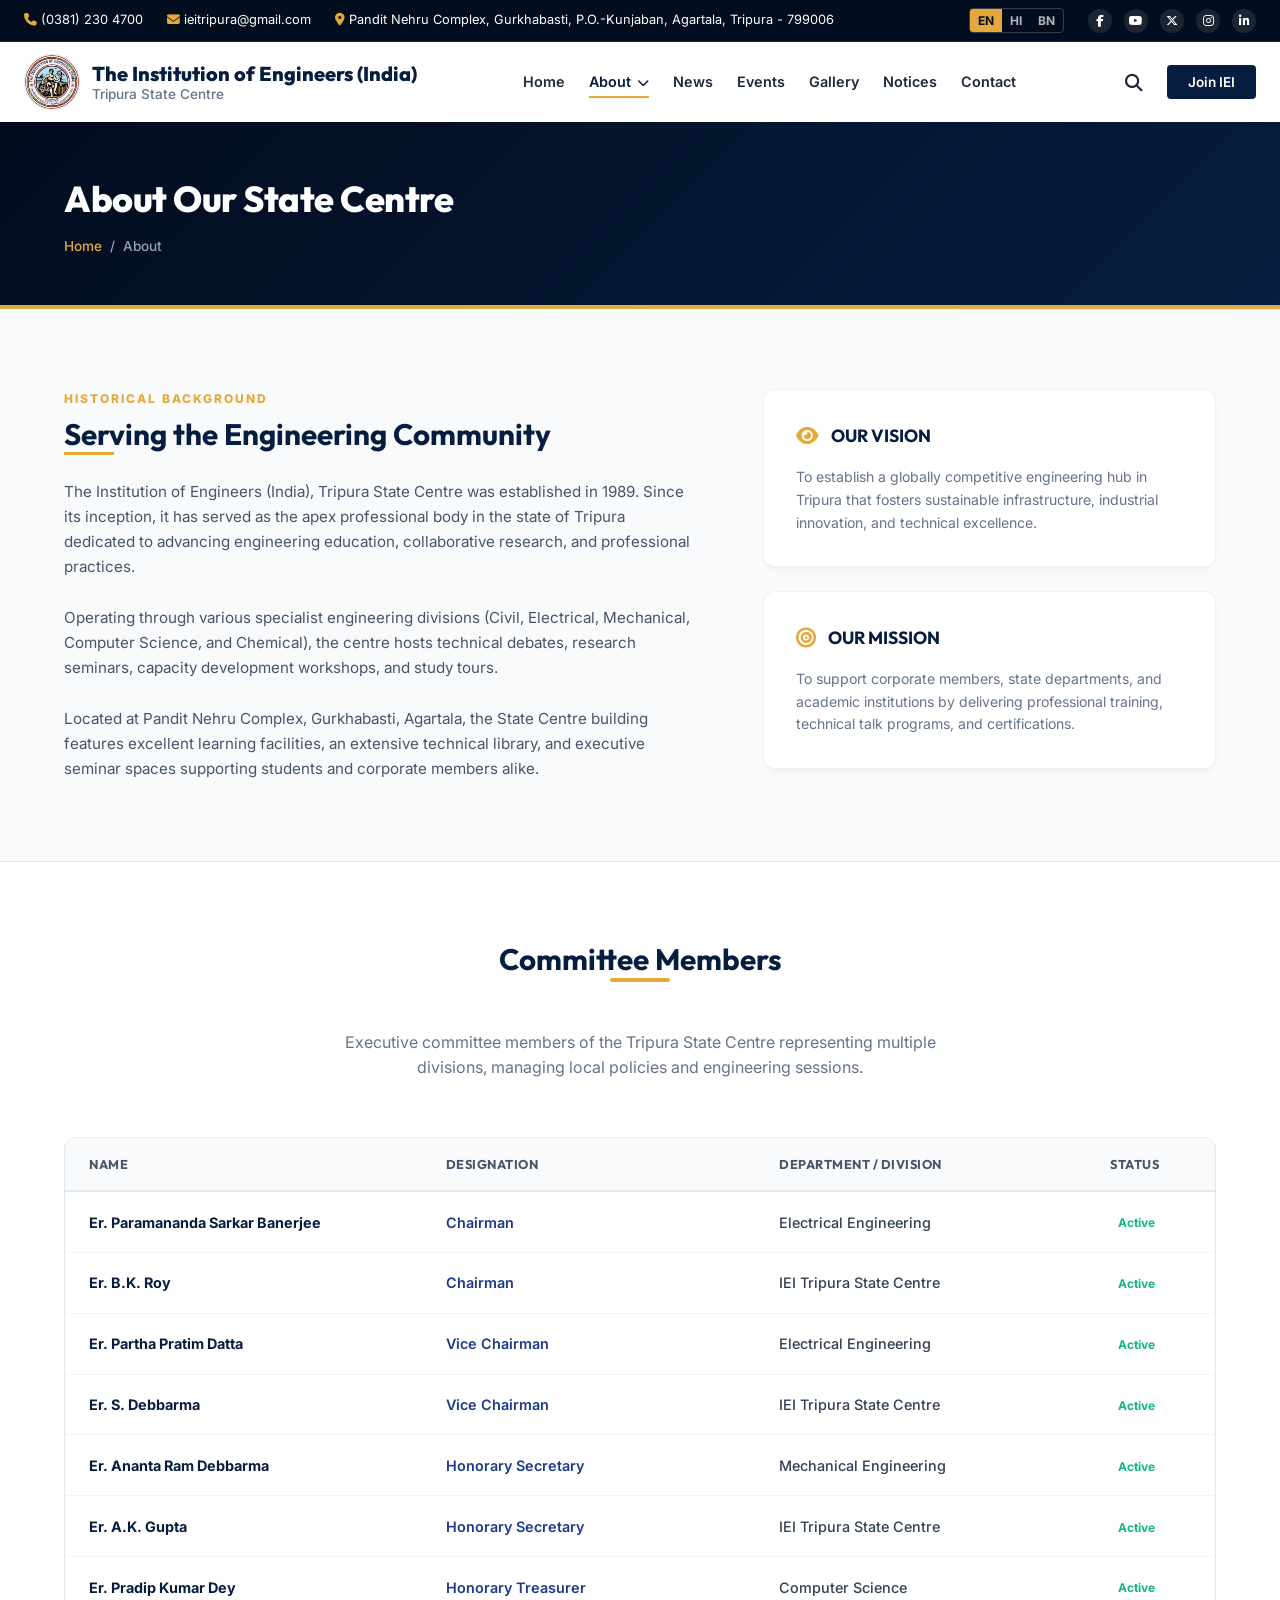
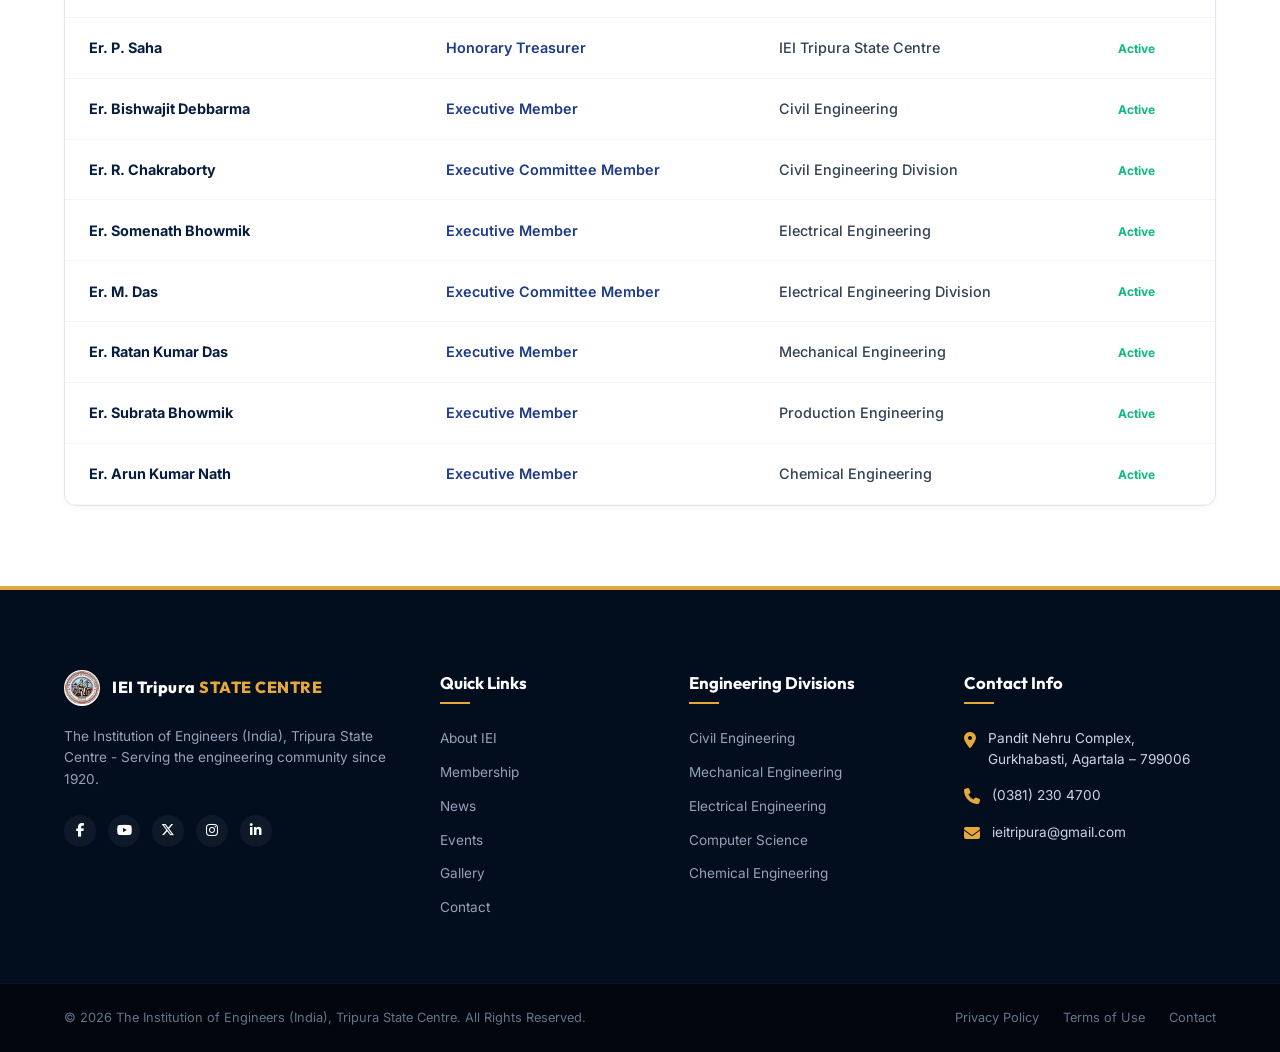
==== commit ca6f363b: "m" ====
--- a/about.html
+++ b/about.html
@@ -52,8 +52,8 @@
         <div class="logo-wrapper">
           <img src="assets/logo.jpg" alt="IEI Logo" class="iei-logo-img">
           <div class="brand-text">
-            <h1 class="brand-title">The Institution of Engineers</h1>
-            <h2 class="brand-subtitle">(India) - Tripura State Centre</h2>
+            <h1 class="brand-title">The Institution of Engineers (India)</h1>
+            <h2 class="brand-subtitle">Tripura State Centre</h2>
           </div>
         </div>
       </div>
@@ -74,7 +74,6 @@
           <li><a href="news.html" class="nav-link">News</a></li>
           <li><a href="events.html" class="nav-link">Events</a></li>
           <li><a href="gallery.html" class="nav-link">Gallery</a></li>
-          <li><a href="news.html" class="nav-link">Newsletters</a></li>
           <li><a href="news.html" class="nav-link">Notices</a></li>
           <li><a href="#footer" class="nav-link">Contact</a></li>
         </ul>
--- a/index.css
+++ b/index.css
@@ -278,10 +278,10 @@
 
 .brand-title {
   font-family: var(--font-heading);
-  font-size: 1.15rem;
   font-weight: 800;
   color: var(--primary);
-  line-height: 1.2;
+  line-height: 1.25;
+  font-size: 1.25rem; /* Slightly larger size as requested */
 }
 
 .brand-subtitle {
@@ -2482,3 +2482,12 @@
   }
 }
 
+/* Custom building slide adjustment to hide the top black cut */
+.slide-background[style*="iei_building"] {
+  transform: translateY(-9%) scale(1.3) !important;
+}
+.slide.active .slide-background[style*="iei_building"] {
+  transform: translateY(-9%) scale(1.35) !important;
+}
+
+
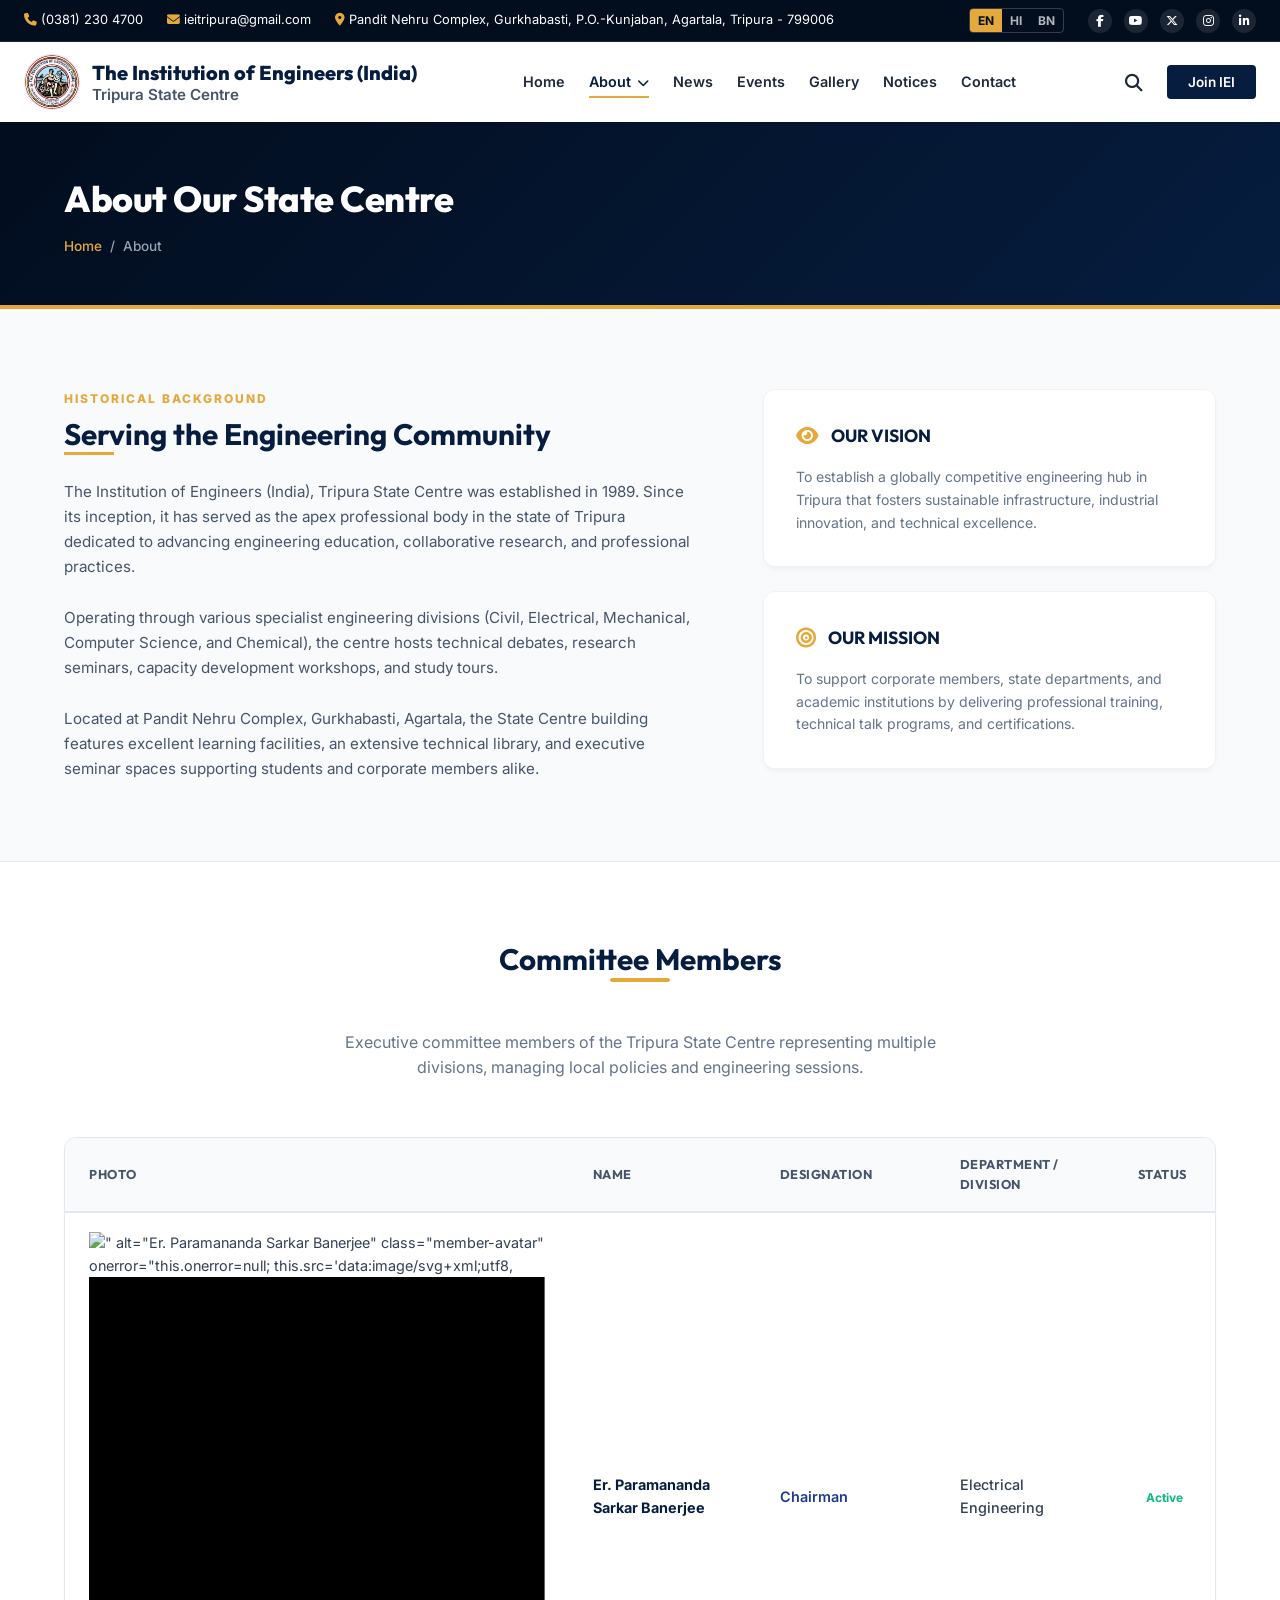
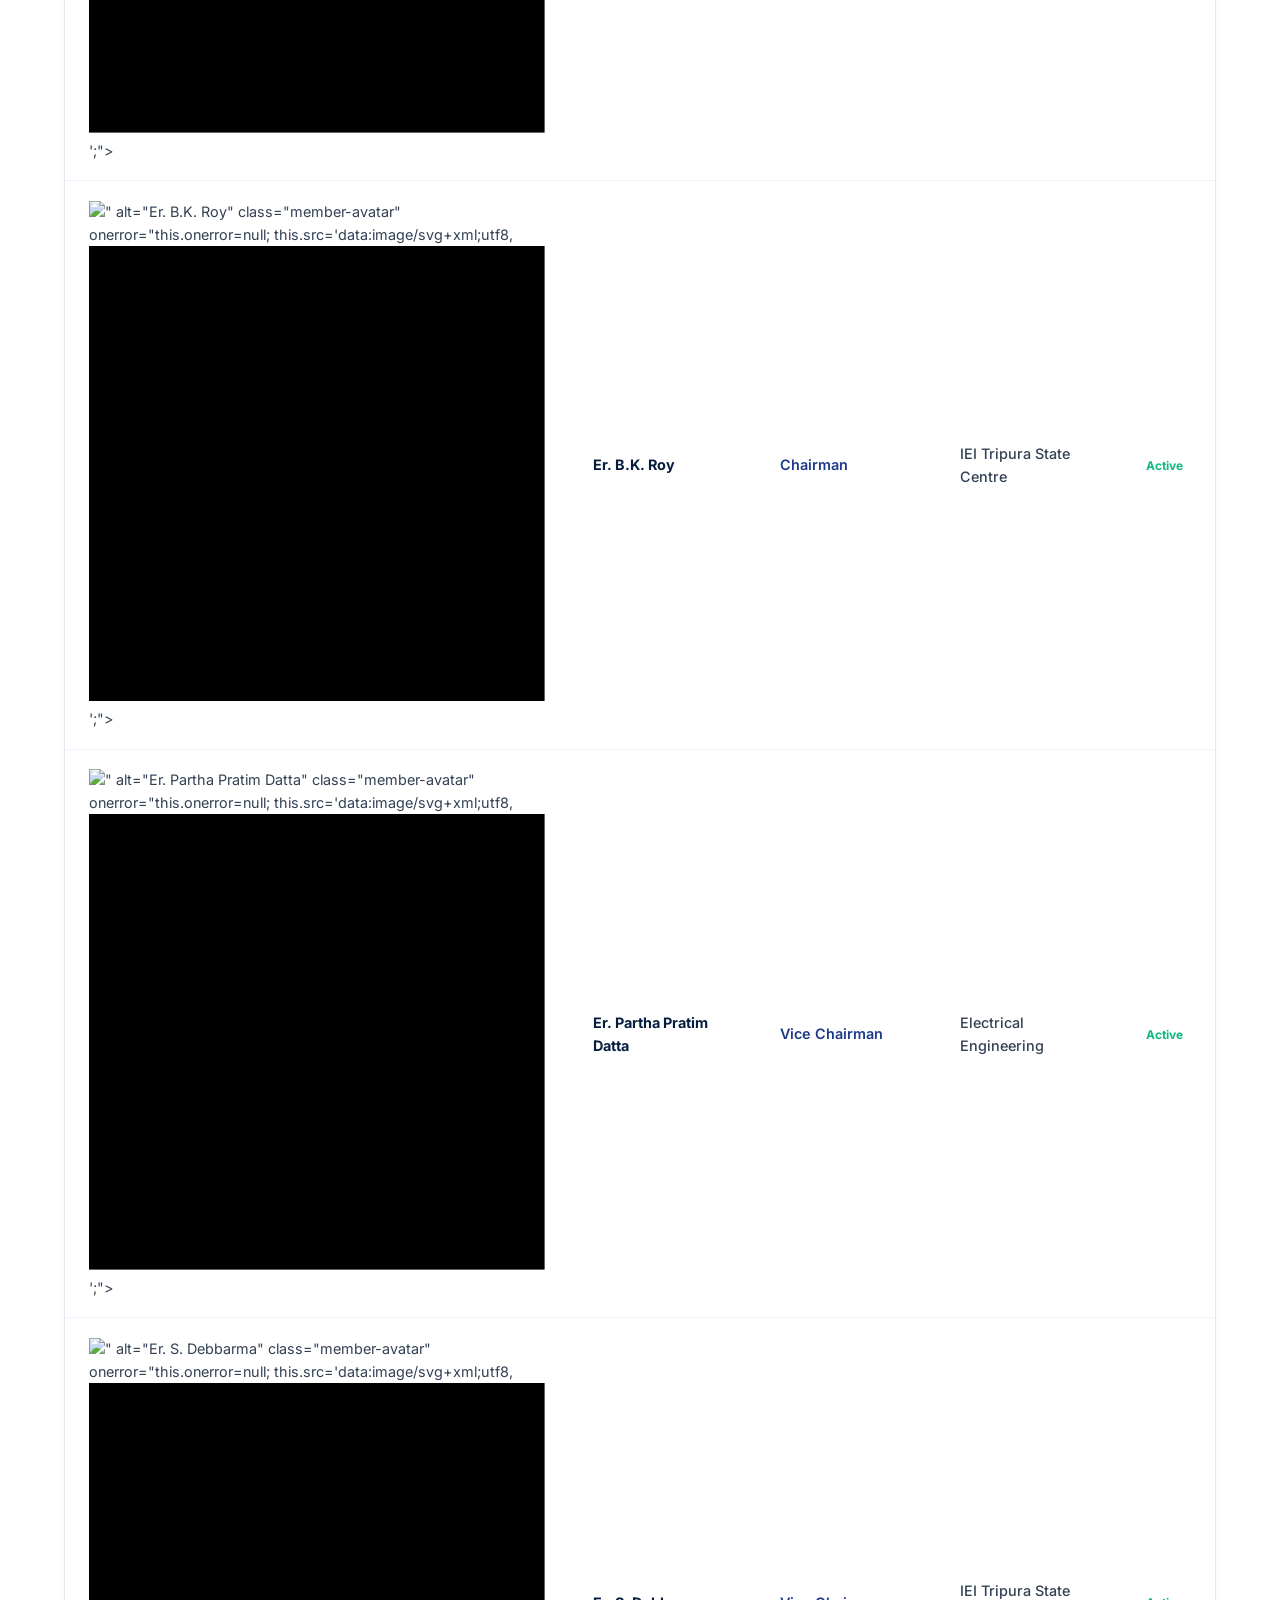
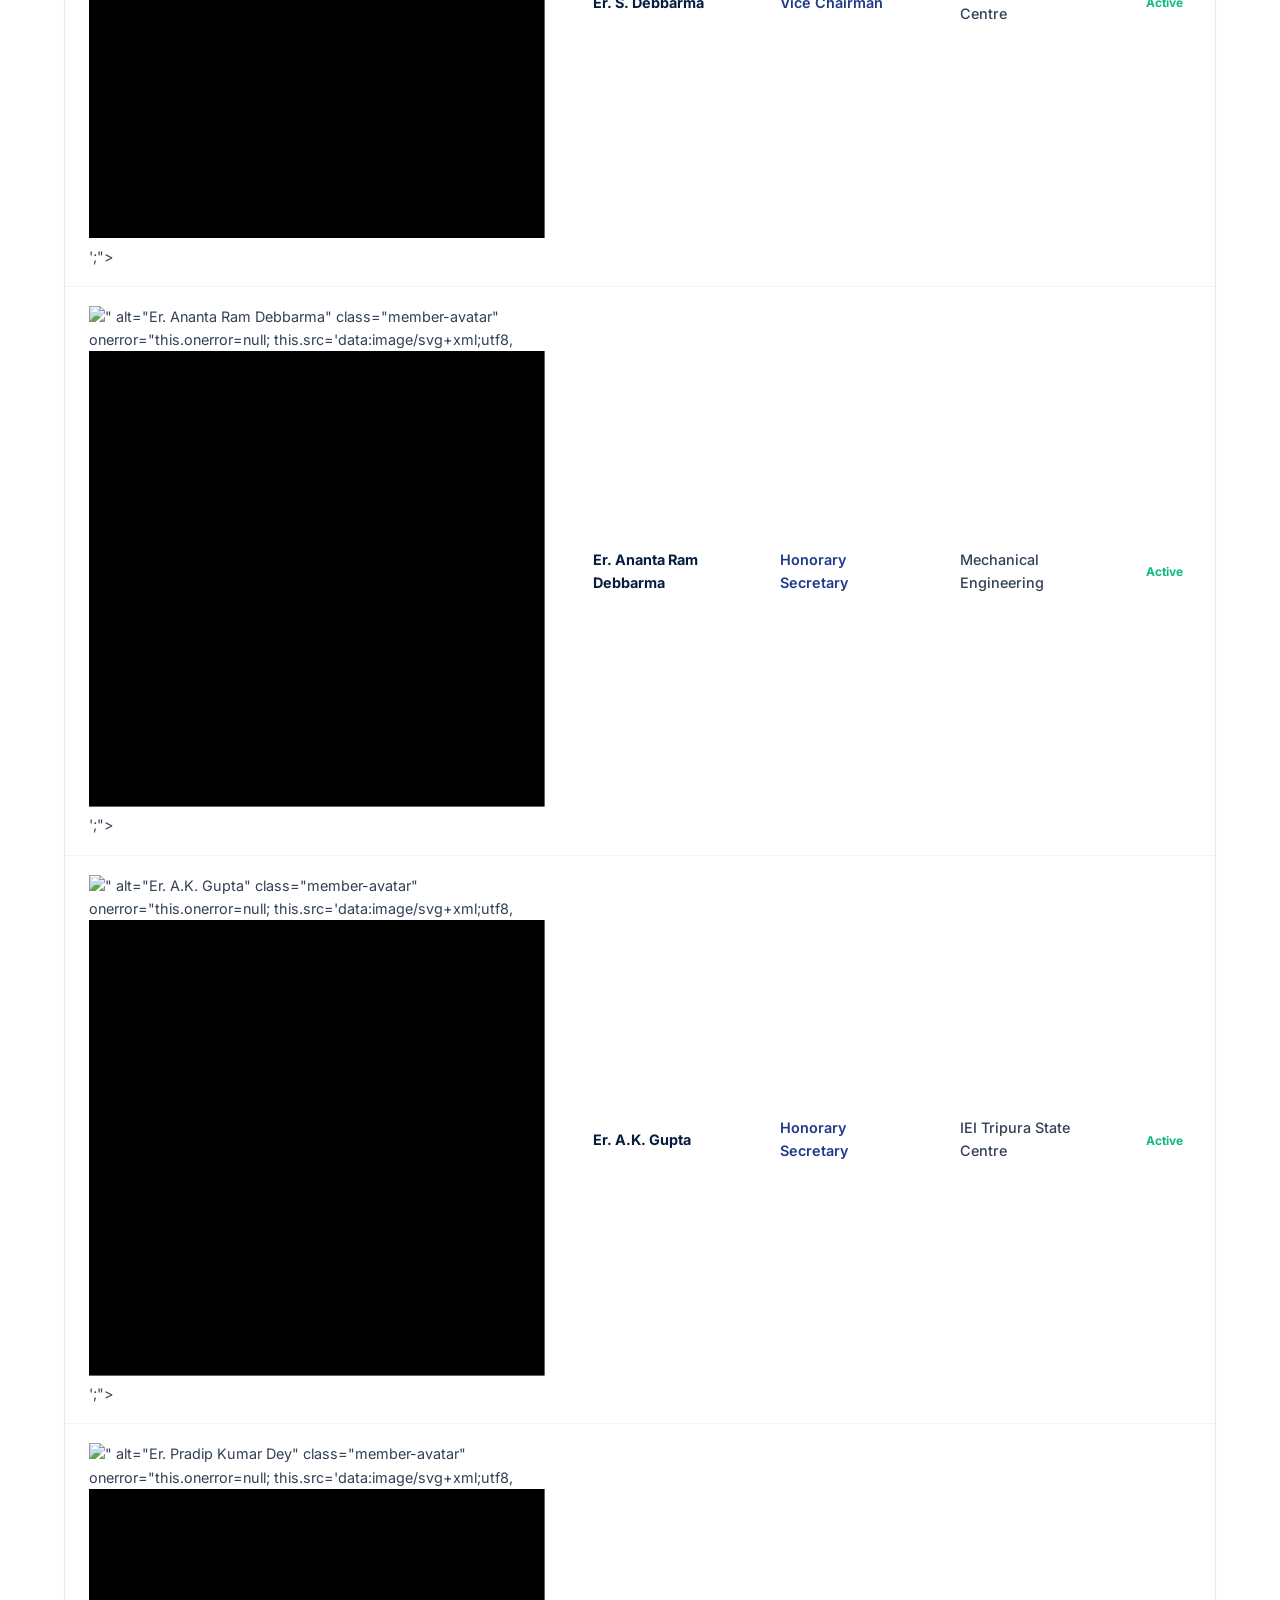
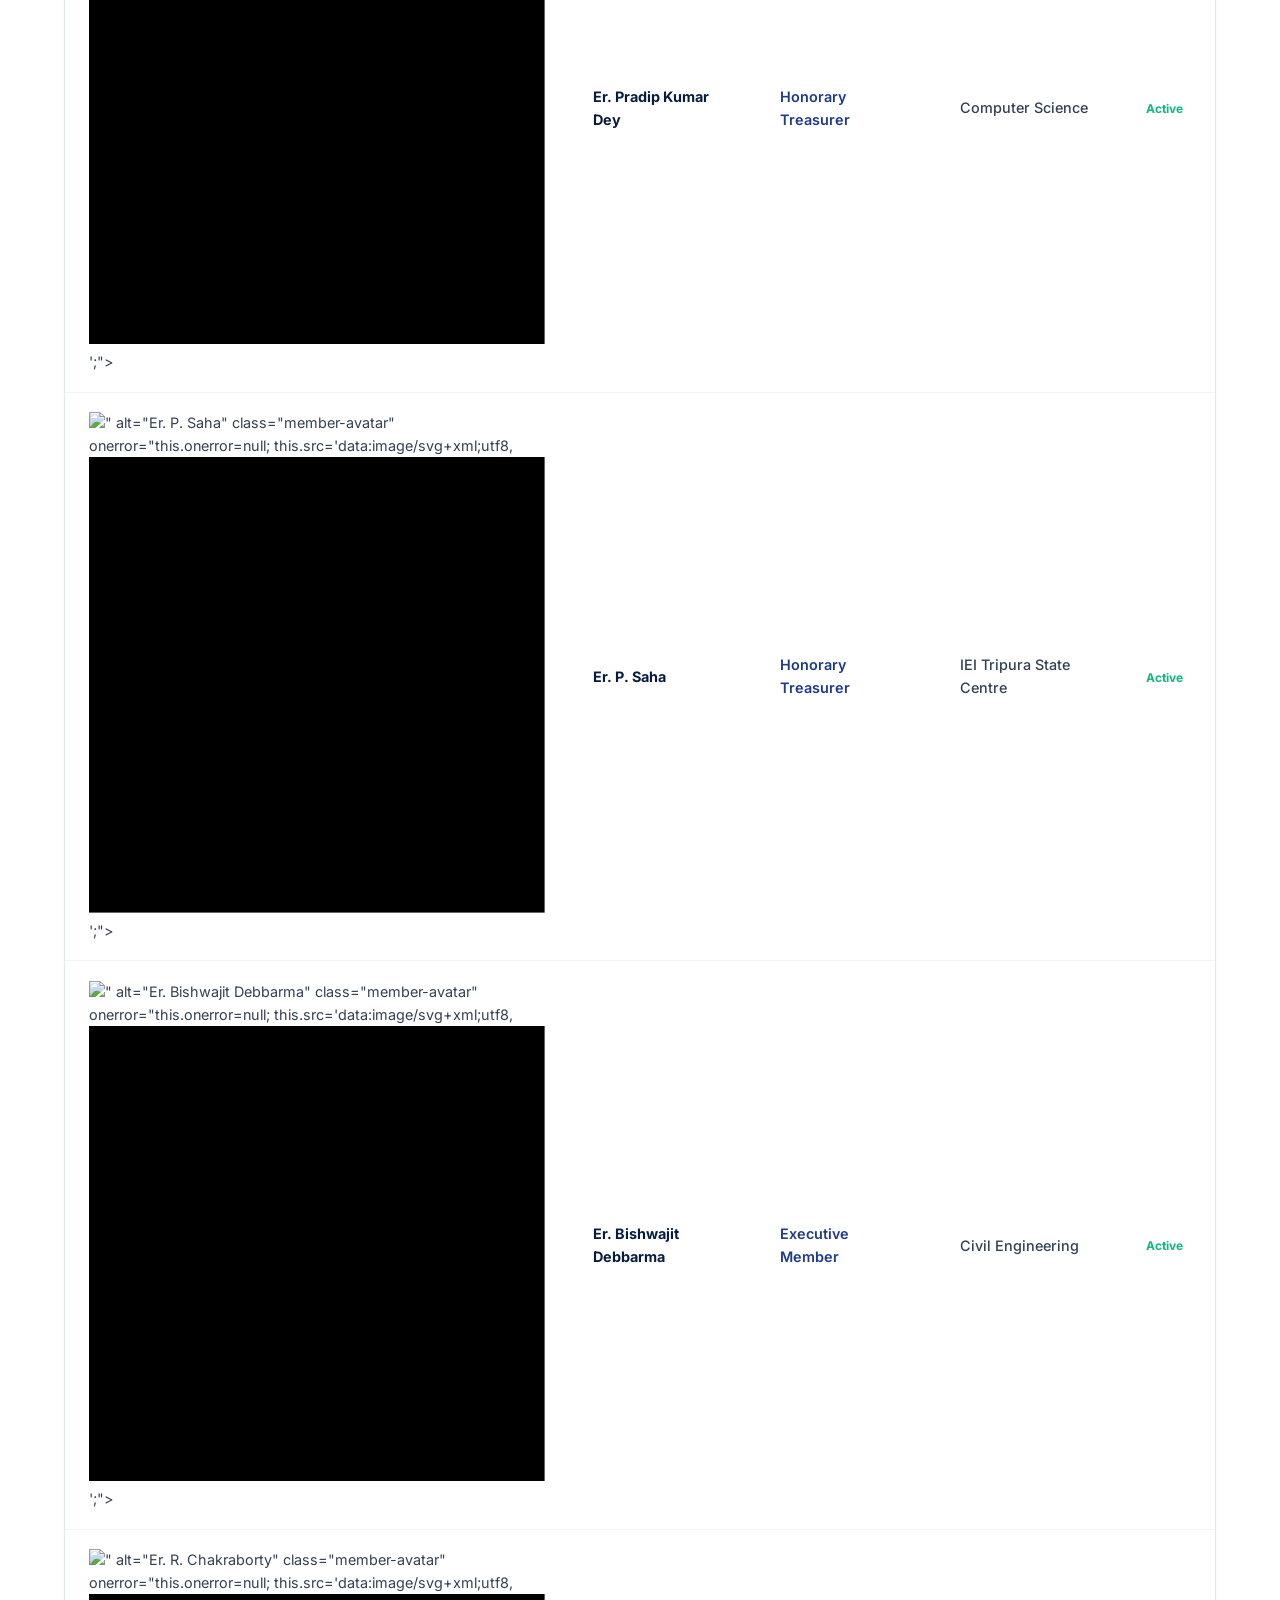
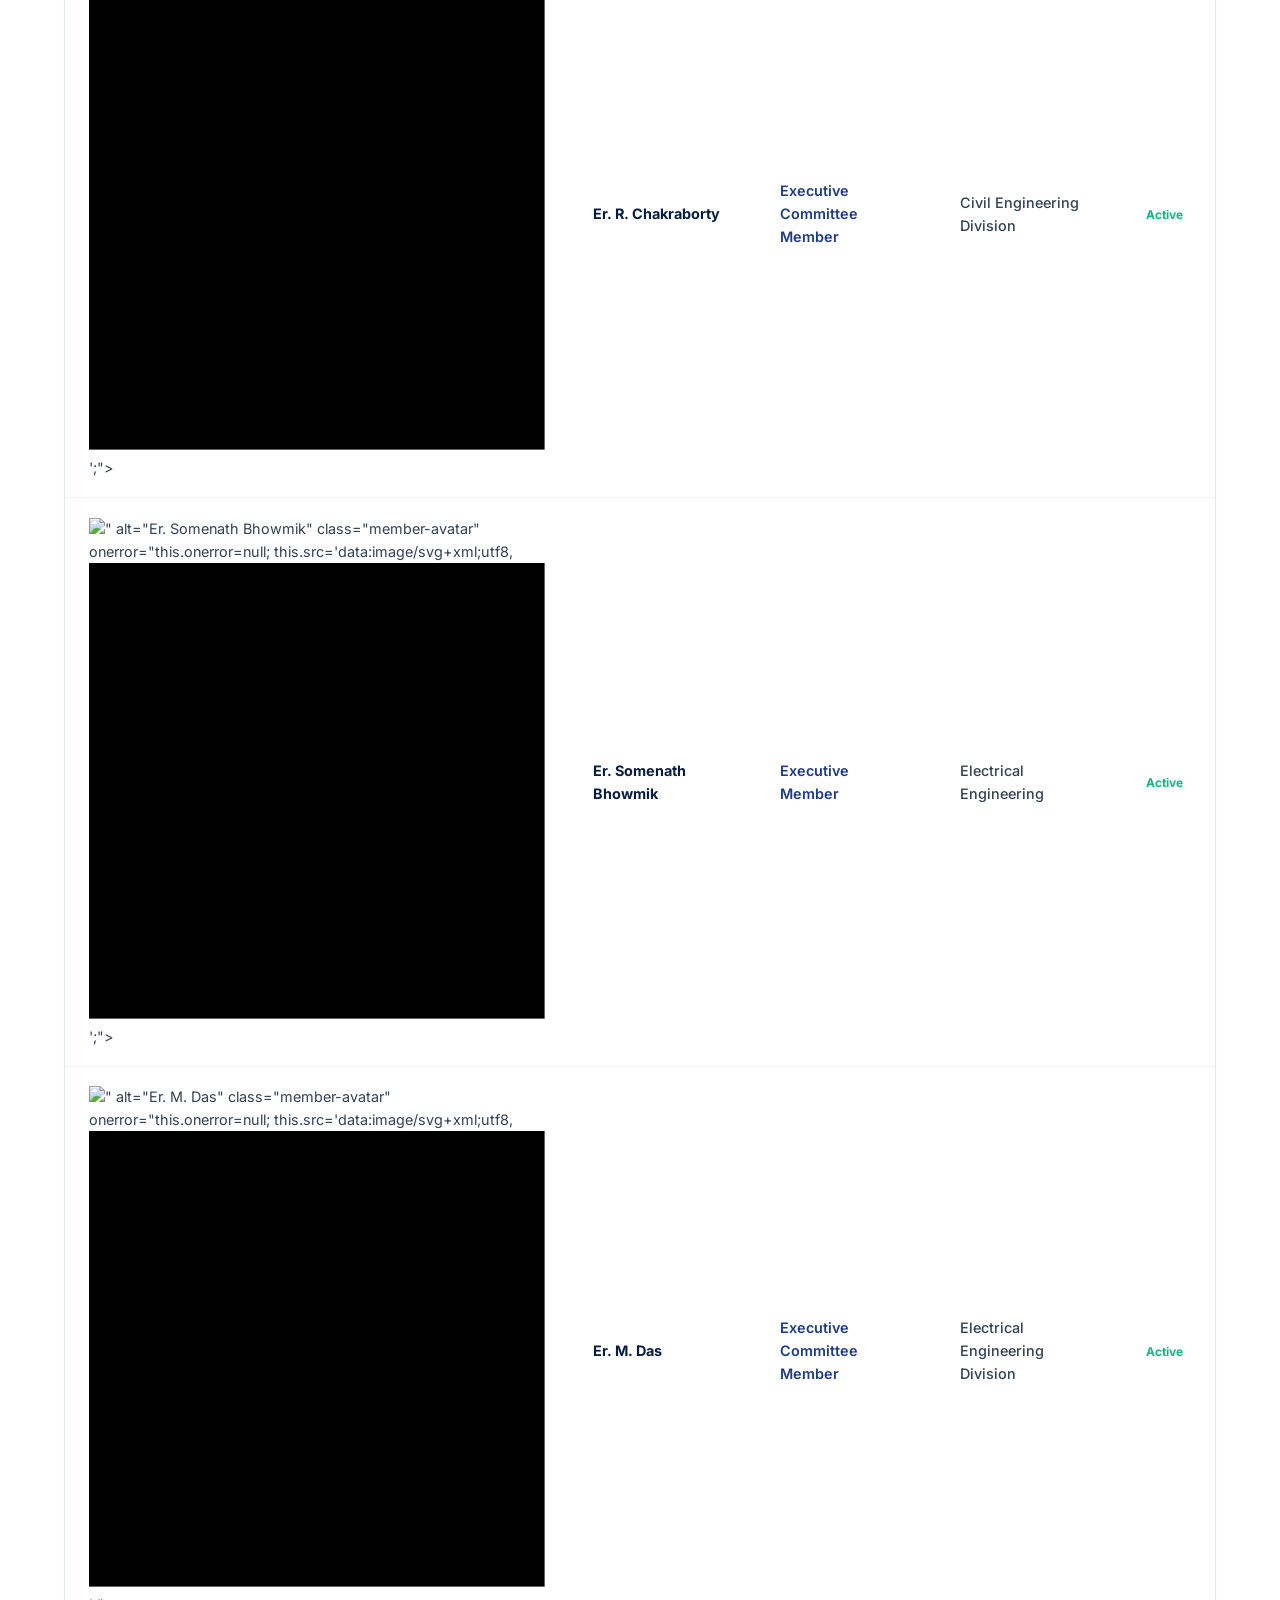
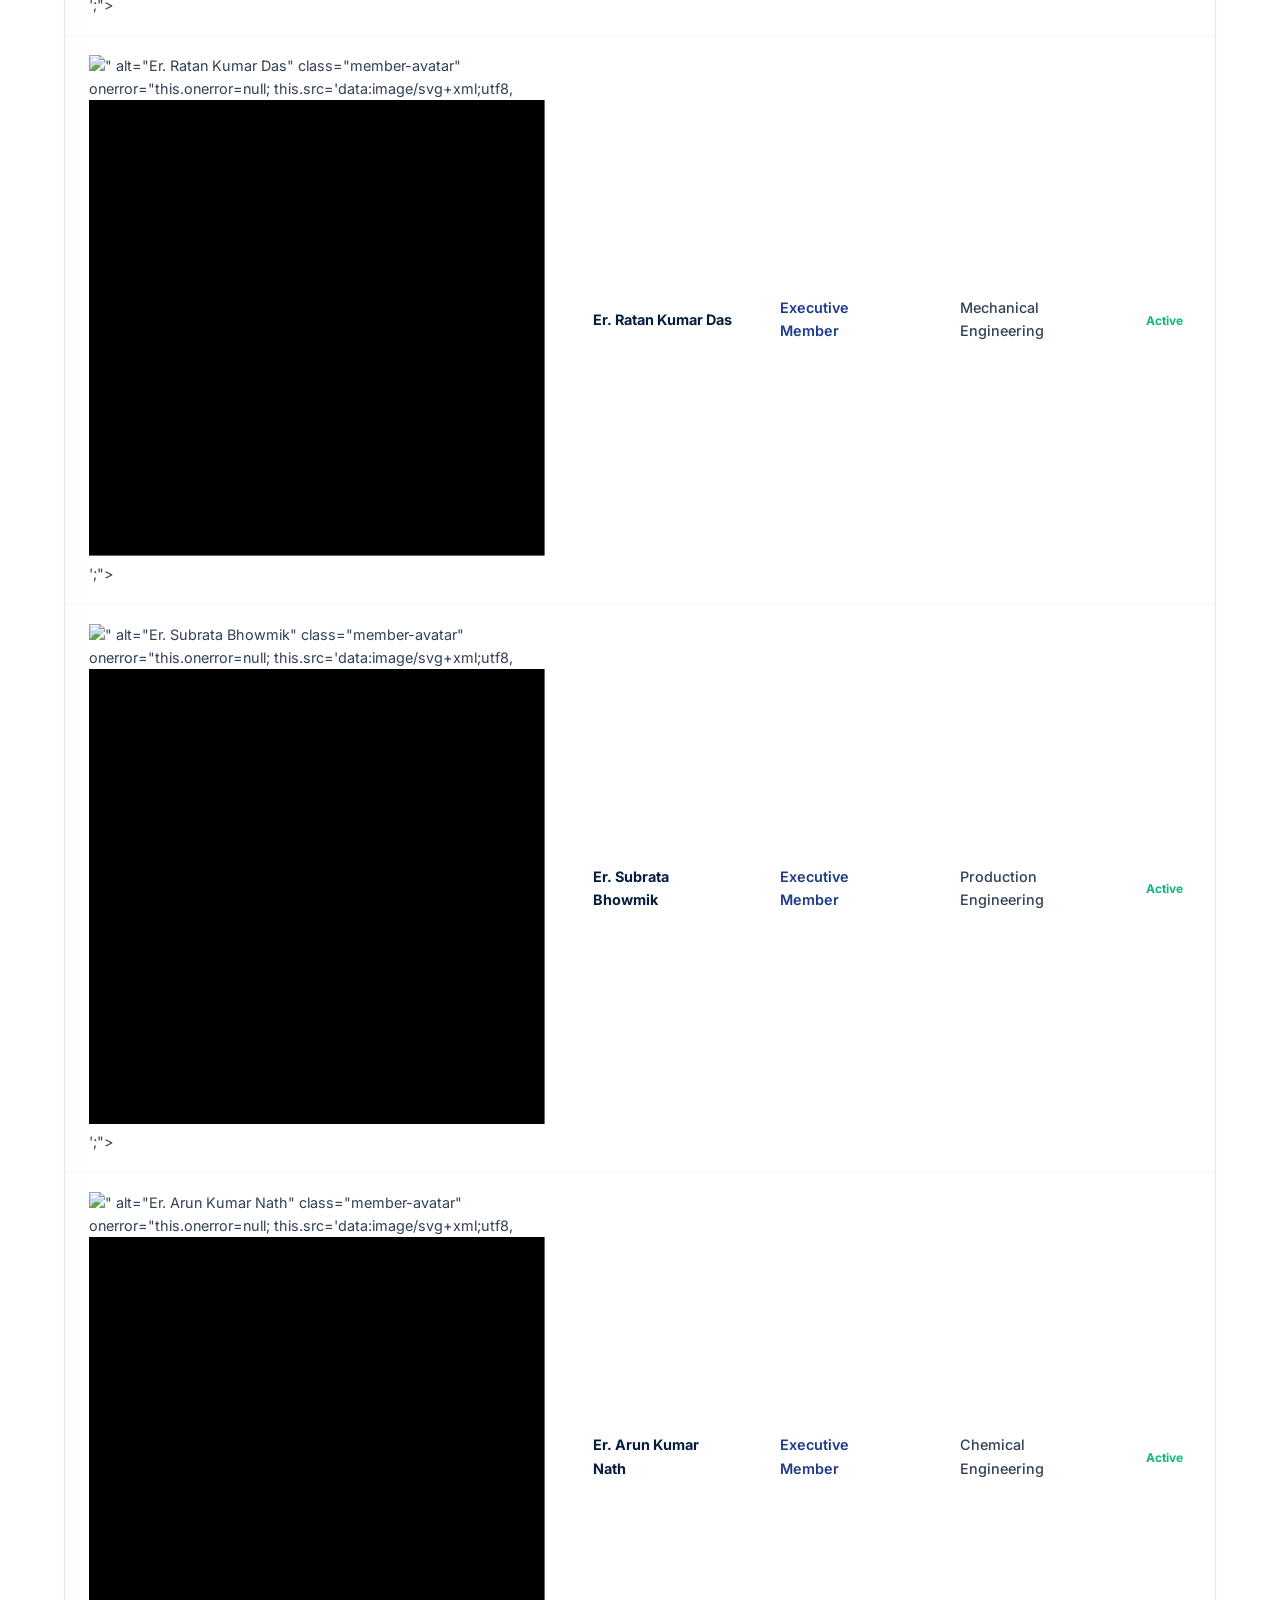
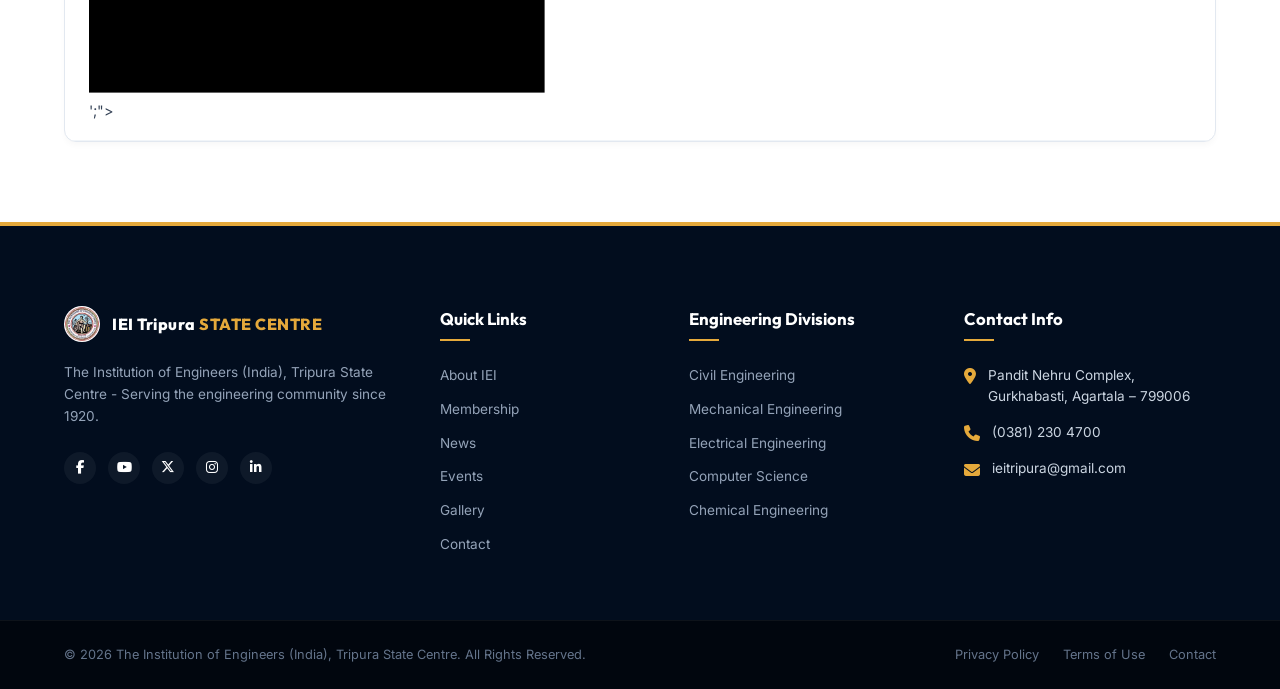
==== commit ca3f9153: "m" ====
--- a/about.html
+++ b/about.html
@@ -152,6 +152,7 @@
         <table class="registry-table">
           <thead>
             <tr>
+              <th>Photo</th>
               <th>Name</th>
               <th>Designation</th>
               <th>Department / Division</th>
--- a/index.css
+++ b/index.css
@@ -286,10 +286,10 @@
 
 .brand-subtitle {
   font-family: var(--font-sans);
-  font-size: 0.85rem;
-  font-weight: 500;
-  color: var(--muted);
-  line-height: 1.2;
+  font-size: 0.95rem; /* Larger font size as requested */
+  font-weight: 600;   /* Sligthly bolder for better legibility */
+  color: #475569;     /* Slightly darker grey for better contrast */
+  line-height: 1.25;
 }
 
 /* Navigation Menu */
@@ -433,12 +433,12 @@
 
 .banner-subtitle-large {
   font-family: Georgia, "Times New Roman", serif;
-  font-size: clamp(0.95rem, 2vw, 1.1rem);
+  font-size: clamp(1.2rem, 2.5vw, 1.55rem); /* Increased size for visual balance */
   font-weight: 700;
   color: #007bff;   /* Bright blue subtitle from the screenshot */
   letter-spacing: 0.5px;
   text-transform: none; /* Matches CamelCase from the screenshot */
-  margin-top: 0.5rem;
+  margin-top: 0.75rem;
   text-align: center;
 }
 
@@ -2142,6 +2142,22 @@
   background-color: #f8fafc;
 }
 
+.registry-table td img.member-avatar {
+  width: 44px;
+  height: 44px;
+  border-radius: 50%;
+  object-fit: cover;
+  border: 2px solid #e2e8f0;
+  display: block;
+  background-color: #f8fafc;
+  transition: transform 0.2s ease;
+}
+
+.registry-table tbody tr:hover td img.member-avatar {
+  transform: scale(1.1);
+  border-color: var(--primary);
+}
+
 /* 2. News Page Layout */
 .news-page-grid-layout {
   display: grid;
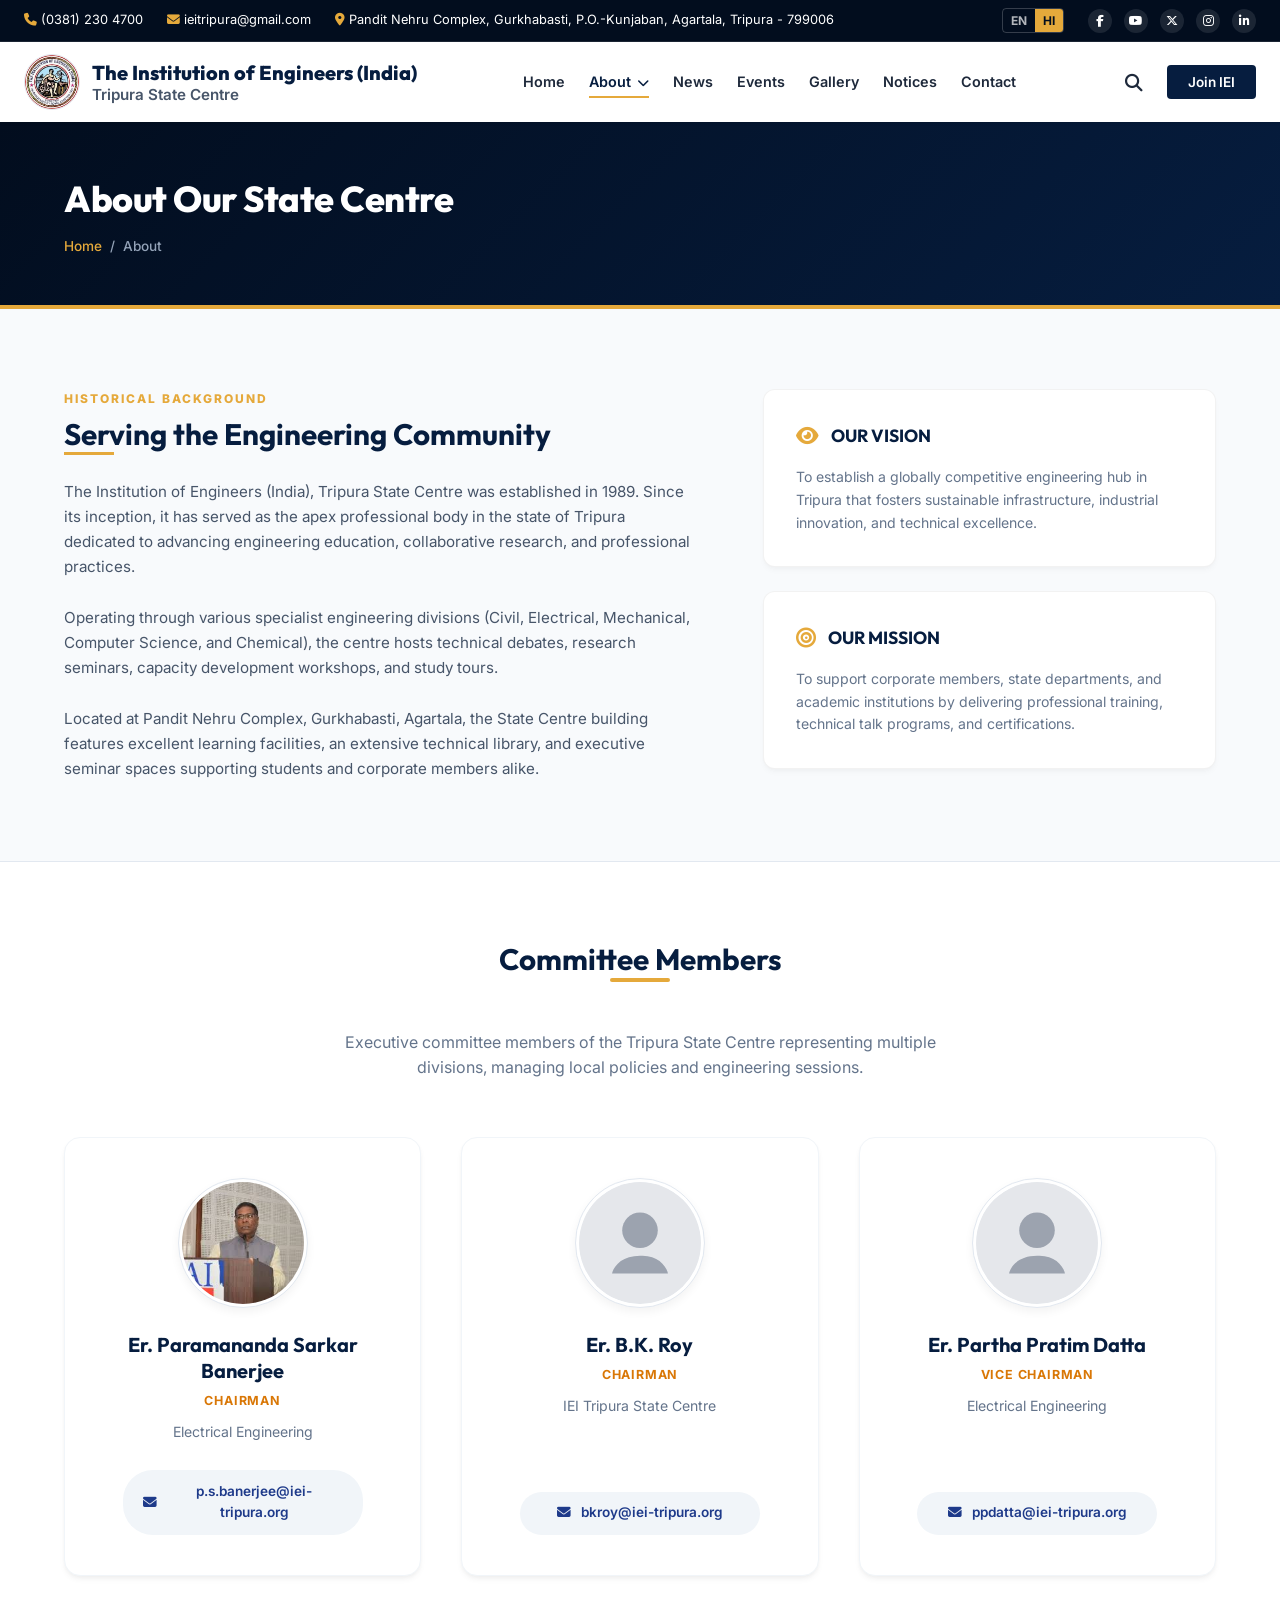
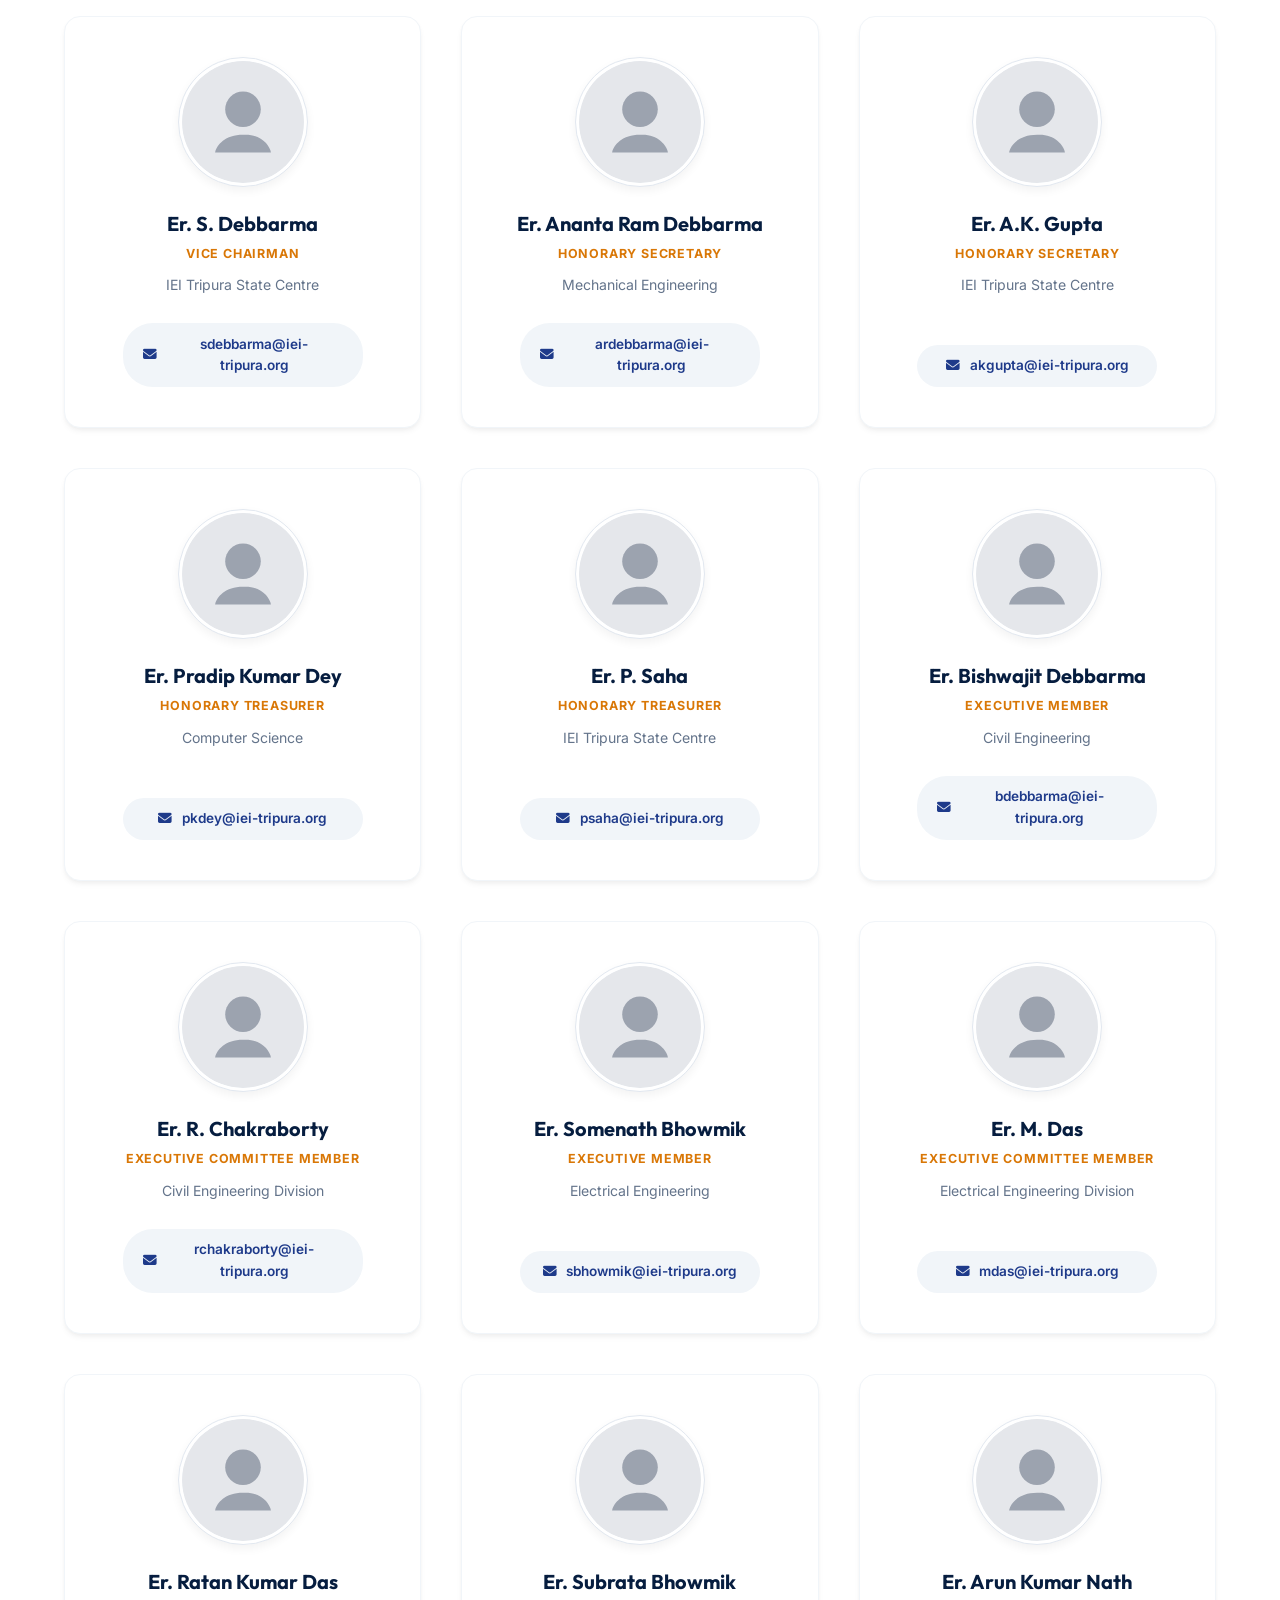
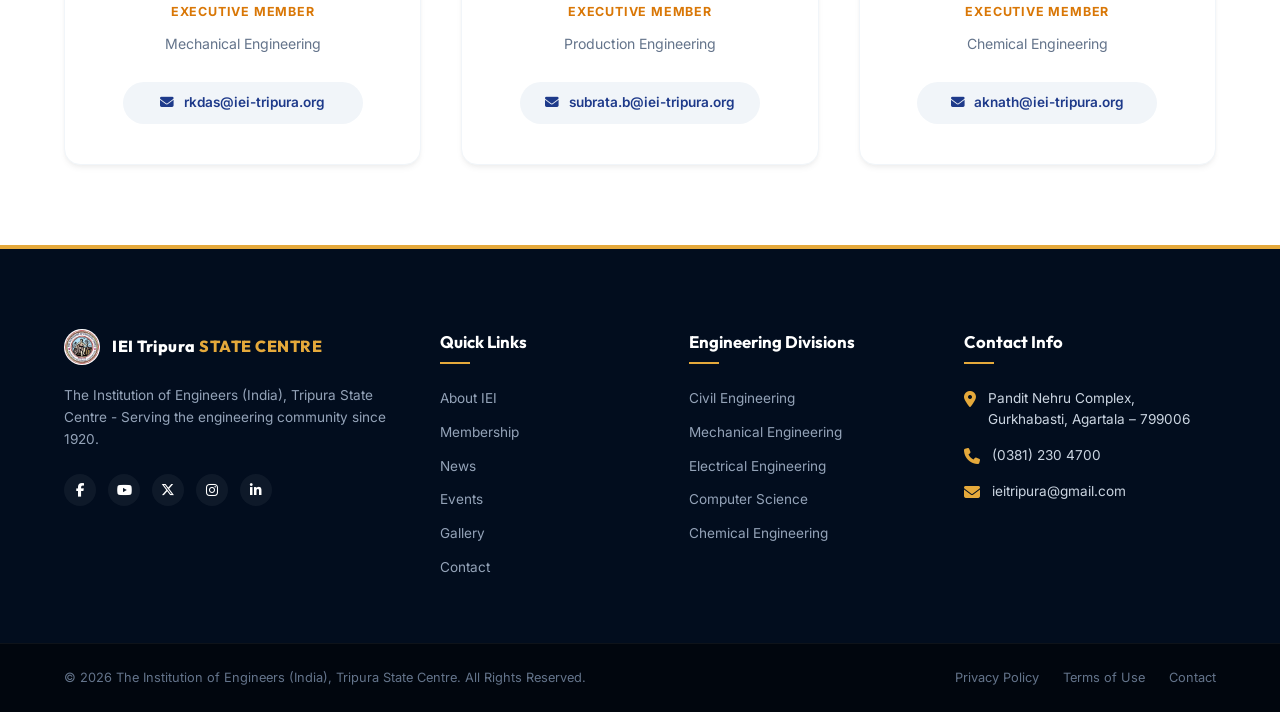
==== commit c9f42a1c: "m" ====
--- a/about.html
+++ b/about.html
@@ -29,9 +29,8 @@
       </div>
       <div class="top-bar-right">
         <div class="lang-selector">
-          <button class="lang-btn active" data-lang="en">EN</button>
-          <button class="lang-btn" data-lang="hi">HI</button>
-          <button class="lang-btn" data-lang="bn">BN</button>
+          <button class="lang-btn" data-lang="en">EN</button>
+          <button class="lang-btn active" data-lang="hi">HI</button>
         </div>
         <div class="social-icons">
           <a href="#" aria-label="Facebook"><i class="fa-brands fa-facebook-f"></i></a>
@@ -147,22 +146,9 @@
         Executive committee members of the Tripura State Centre representing multiple divisions, managing local policies and engineering sessions.
       </p>
 
-      <!-- Registry table container -->
-      <div class="registry-table-wrapper">
-        <table class="registry-table">
-          <thead>
-            <tr>
-              <th>Photo</th>
-              <th>Name</th>
-              <th>Designation</th>
-              <th>Department / Division</th>
-              <th>Status</th>
-            </tr>
-          </thead>
-          <tbody id="homeCommitteeTableBody">
-            <!-- Dynamically populated from localStorage via index.js -->
-          </tbody>
-        </table>
+      <!-- Registry card grid container -->
+      <div class="committee-grid" id="homeCommitteeGrid">
+        <!-- Dynamically populated from localStorage via index.js -->
       </div>
     </div>
   </section>
--- a/index.css
+++ b/index.css
@@ -2104,58 +2104,119 @@
   border-top: 1px solid #e2e8f0;
 }
 
-.registry-table-wrapper {
+.committee-grid {
+  display: grid;
+  grid-template-columns: repeat(auto-fill, minmax(280px, 1fr));
+  gap: 2.5rem;
+  margin-top: 3rem;
+}
+
+.member-card {
   background-color: var(--white);
-  border-radius: var(--radius-lg);
+  border-radius: 16px;
+  padding: 2.5rem 1.5rem;
+  border: 1px solid #f1f5f9;
+  box-shadow: 0 4px 6px -1px rgba(0, 0, 0, 0.05), 0 2px 4px -1px rgba(0, 0, 0, 0.03);
+  text-align: center;
+  transition: transform 0.3s ease, box-shadow 0.3s ease, border-color 0.3s ease;
+  display: flex;
+  flex-direction: column;
+  align-items: center;
+}
+
+.member-card:hover {
+  transform: translateY(-6px);
+  box-shadow: 0 12px 24px -6px rgba(0, 0, 0, 0.08), 0 8px 16px -6px rgba(0, 0, 0, 0.04);
+  border-color: #e2e8f0;
+}
+
+.member-card-img-wrapper {
+  width: 130px;
+  height: 130px;
+  border-radius: 50%;
+  padding: 3px;
+  background-color: var(--white);
   border: 1px solid #e2e8f0;
-  box-shadow: 0 4px 6px -1px rgba(0, 0, 0, 0.03);
-  overflow-x: auto;
-  margin-top: 3rem;
-}
-
-.registry-table {
+  box-shadow: 0 4px 10px rgba(0, 0, 0, 0.05);
+  margin-bottom: 1.5rem;
+  display: flex;
+  align-items: center;
+  justify-content: center;
+  overflow: hidden;
+  transition: transform 0.3s ease;
+}
+
+.member-card:hover .member-card-img-wrapper {
+  transform: scale(1.05);
+  border-color: var(--accent);
+}
+
+.member-card-img {
   width: 100%;
-  border-collapse: collapse;
-  text-align: left;
-}
-
-.registry-table th {
-  background-color: #f8fafc;
-  padding: 1rem 1.5rem;
-  font-family: var(--font-heading);
-  font-size: 0.8rem;
-  font-weight: 700;
-  text-transform: uppercase;
-  color: #475569;
-  letter-spacing: 0.5px;
-  border-bottom: 2px solid #e2e8f0;
-}
-
-.registry-table td {
-  padding: 1.15rem 1.5rem;
-  font-size: 0.9rem;
-  color: #334155;
-  border-bottom: 1px solid #f1f5f9;
-}
-
-.registry-table tbody tr:hover {
-  background-color: #f8fafc;
-}
-
-.registry-table td img.member-avatar {
-  width: 44px;
-  height: 44px;
+  height: 100%;
   border-radius: 50%;
   object-fit: cover;
-  border: 2px solid #e2e8f0;
-  display: block;
-  background-color: #f8fafc;
-  transition: transform 0.2s ease;
-}
-
-.registry-table tbody tr:hover td img.member-avatar {
-  transform: scale(1.1);
-  border-color: var(--primary);
+  background-color: #f1f5f9;
+}
+
+.member-card-name {
+  font-family: var(--font-heading);
+  font-size: 1.25rem;
+  font-weight: 700;
+  color: var(--primary);
+  margin-bottom: 0.5rem;
+  line-height: 1.3;
+}
+
+.member-card-designation {
+  font-size: 0.78rem;
+  font-weight: 700;
+  color: #d97706;
+  letter-spacing: 0.8px;
+  text-transform: uppercase;
+  margin-bottom: 0.75rem;
+  line-height: 1.4;
+}
+
+.member-card-dept {
+  font-size: 0.88rem;
+  color: #64748b;
+  margin-bottom: 1.75rem;
+  font-weight: 400;
+  line-height: 1.5;
+  flex-grow: 1;
+}
+
+.member-card-email-wrapper {
+  width: 100%;
+  margin-top: auto;
+}
+
+.member-card-email-btn {
+  display: inline-flex;
+  align-items: center;
+  justify-content: center;
+  gap: 0.6rem;
+  background-color: #f1f5f9;
+  color: #1e3a8a;
+  text-decoration: none;
+  padding: 0.65rem 1.25rem;
+  border-radius: 30px;
+  font-size: 0.85rem;
+  font-weight: 600;
+  width: 100%;
+  max-width: 240px;
+  transition: background-color 0.2s ease, color 0.2s ease, transform 0.15s ease;
+}
+
+.member-card-email-btn:hover {
+  background-color: #e2e8f0;
+  color: #0f172a;
+  transform: translateY(-1px);
+}
+
+.member-card-email-btn:active {
+  transform: translateY(0);
 }
 
 /* 2. News Page Layout */
